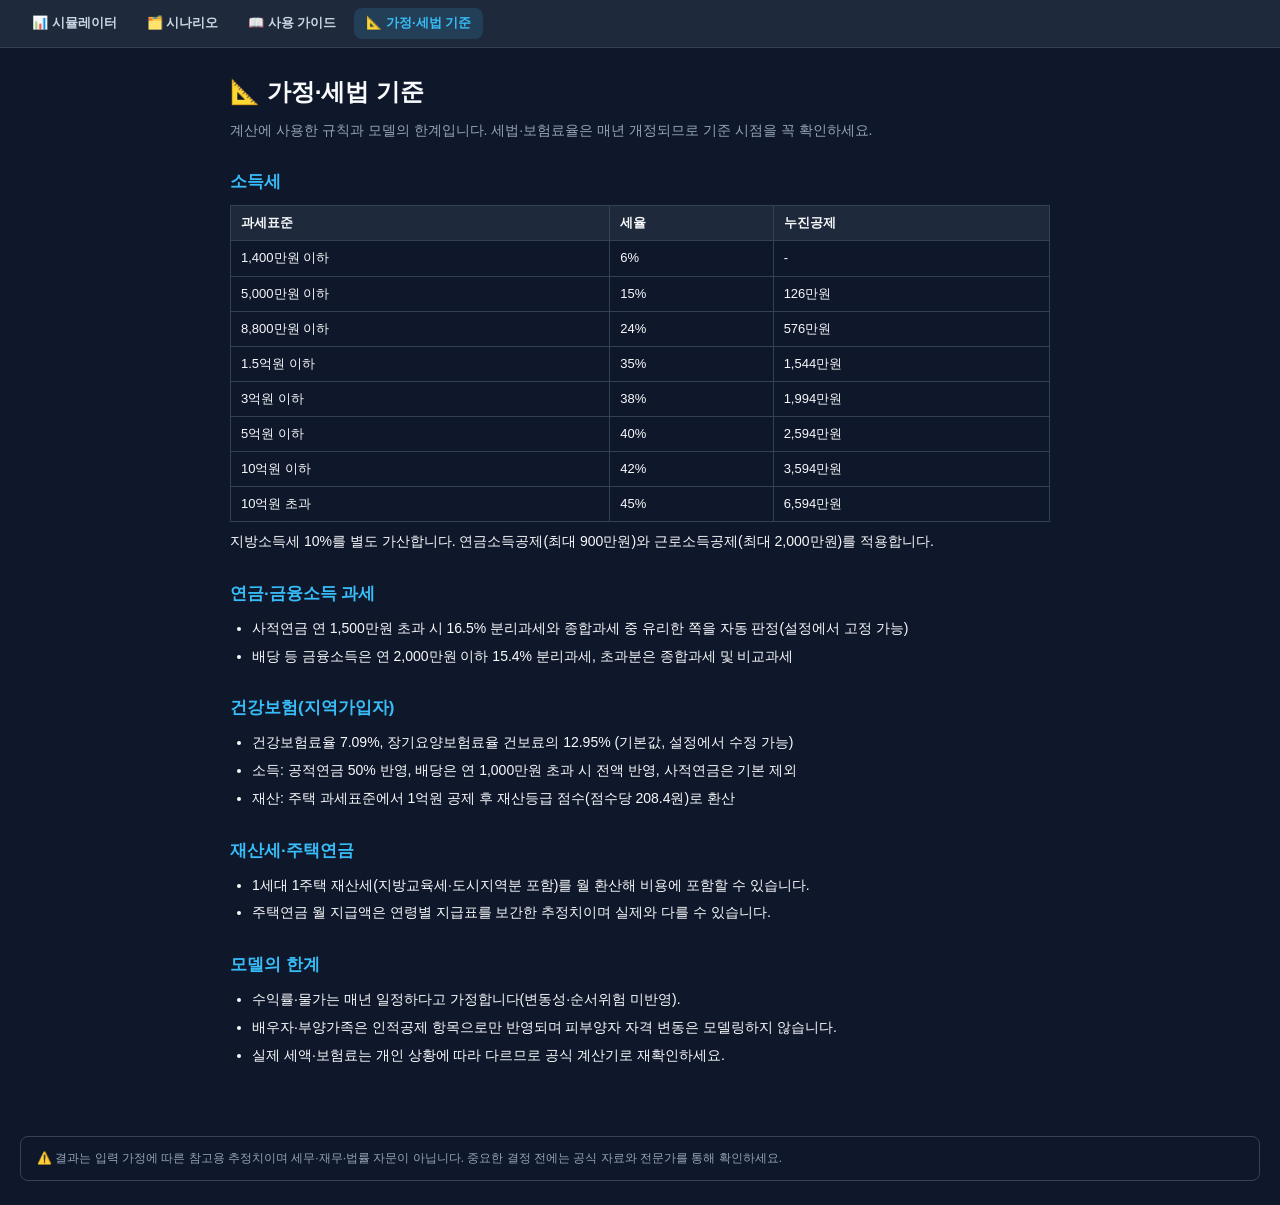
==== docs/assumptions.html @ f8ade1cf "Add menu pages with unique .html URLs, section anchors and preset deep links Co-Authored-By: Claude " ====
<!DOCTYPE html>
<html lang="ko">
<head>
  <meta charset="UTF-8" />
  <meta name="viewport" content="width=device-width, initial-scale=1.0" />
  <title>가정·세법 기준 | 노후 현금흐름(CIF) 시뮬레이터</title>
  <link rel="stylesheet" href="styles.css" />
</head>
<body>
  <nav id="siteNav"></nav>
  <main class="doc-page">
    <h1>📐 가정·세법 기준</h1>
    <p class="lead">계산에 사용한 규칙과 모델의 한계입니다. 세법·보험료율은 매년 개정되므로 기준 시점을 꼭 확인하세요.</p>
    <h2>소득세</h2>
    <table>
      <tr><th>과세표준</th><th>세율</th><th>누진공제</th></tr>
      <tr><td>1,400만원 이하</td><td>6%</td><td>-</td></tr>
      <tr><td>5,000만원 이하</td><td>15%</td><td>126만원</td></tr>
      <tr><td>8,800만원 이하</td><td>24%</td><td>576만원</td></tr>
      <tr><td>1.5억원 이하</td><td>35%</td><td>1,544만원</td></tr>
      <tr><td>3억원 이하</td><td>38%</td><td>1,994만원</td></tr>
      <tr><td>5억원 이하</td><td>40%</td><td>2,594만원</td></tr>
      <tr><td>10억원 이하</td><td>42%</td><td>3,594만원</td></tr>
      <tr><td>10억원 초과</td><td>45%</td><td>6,594만원</td></tr>
    </table>
    <p>지방소득세 10%를 별도 가산합니다. 연금소득공제(최대 900만원)와 근로소득공제(최대 2,000만원)를 적용합니다.</p>
    <h2>연금·금융소득 과세</h2>
    <ul>
      <li>사적연금 연 1,500만원 초과 시 16.5% 분리과세와 종합과세 중 유리한 쪽을 자동 판정(설정에서 고정 가능)</li>
      <li>배당 등 금융소득은 연 2,000만원 이하 15.4% 분리과세, 초과분은 종합과세 및 비교과세</li>
    </ul>
    <h2>건강보험(지역가입자)</h2>
    <ul>
      <li>건강보험료율 7.09%, 장기요양보험료율 건보료의 12.95% (기본값, 설정에서 수정 가능)</li>
      <li>소득: 공적연금 50% 반영, 배당은 연 1,000만원 초과 시 전액 반영, 사적연금은 기본 제외</li>
      <li>재산: 주택 과세표준에서 1억원 공제 후 재산등급 점수(점수당 208.4원)로 환산</li>
    </ul>
    <h2>재산세·주택연금</h2>
    <ul>
      <li>1세대 1주택 재산세(지방교육세·도시지역분 포함)를 월 환산해 비용에 포함할 수 있습니다.</li>
      <li>주택연금 월 지급액은 연령별 지급표를 보간한 추정치이며 실제와 다를 수 있습니다.</li>
    </ul>
    <h2>모델의 한계</h2>
    <ul>
      <li>수익률·물가는 매년 일정하다고 가정합니다(변동성·순서위험 미반영).</li>
      <li>배우자·부양가족은 인적공제 항목으로만 반영되며 피부양자 자격 변동은 모델링하지 않습니다.</li>
      <li>실제 세액·보험료는 개인 상황에 따라 다르므로 공식 계산기로 재확인하세요.</li>
    </ul>
  </main>
  <footer class="disclaimer">
    ⚠️ 결과는 입력 가정에 따른 참고용 추정치이며 세무·재무·법률 자문이 아닙니다. 중요한 결정 전에는 공식 자료와 전문가를 통해 확인하세요.
  </footer>
  <script src="nav.js"></script>
</body>
</html>
---- docs/styles.css ----
/* -*- coding: utf-8 -*- */
:root {
  --bg-main: #0f172a;
  --bg-panel: #1e293b;
  --bg-card: #263349;
  --bg-input: #0f172a;
  --border-color: #334155;
  --border-focus: #38bdf8;
  --text-primary: #f8fafc;
  --text-secondary: #cbd5e1;
  --text-muted: #94a3b8;
  --accent-blue: #38bdf8;
  --accent-emerald: #10b981;
  --accent-amber: #f59e0b;
  --accent-rose: #f43f5e;
  --accent-purple: #a855f7;

  /* 자산별 고유 컬러 팔레트 */
  --c-salary: #14b8a6;   /* 근로소득(급여) - 틸/민트 */
  --c-np: #3b82f6;       /* 국민연금 - 로열 블루 */
  --c-dc: #06b6d4;       /* 퇴직연금 DC - 시안 */
  --c-irp: #10b981;      /* IRP - 에메랄드 */
  --c-ps: #8b5cf6;       /* 연금저축 - 바이올렛 */
  --c-priv: #6366f1;     /* 개인연금 - 인디고 */
  --c-stock: #f59e0b;    /* 주식투자액 - 앰버 골드 */
  --c-housing: #ec4899;  /* 주택연금 - 핑크 */
  --c-net: #ffffff;      /* 세후 실수령액 선 - 화이트 */
  --c-cost: #ef4444;     /* 세금+건보료 - 레드 */
}

* {
  box-sizing: border-box;
  margin: 0;
  padding: 0;
}

body {
  font-family: "Pretendard", "Malgun Gothic", -apple-system, BlinkMacSystemFont, "Segoe UI", Roboto, sans-serif;
  background-color: var(--bg-main);
  color: var(--text-primary);
  line-height: 1.45;
  font-size: 14px;
  overflow-x: hidden;
}

/* 상단 헤더 바 */
.top-header {
  display: flex;
  flex-wrap: wrap;
  align-items: center;
  justify-content: space-between;
  gap: 12px;
  padding: 12px 20px;
  background: linear-gradient(90deg, #0f172a 0%, #1e293b 100%);
  border-bottom: 1px solid var(--border-color);
  position: sticky;
  top: 0;
  z-index: 100;
}

.brand-area {
  display: flex;
  align-items: center;
  gap: 12px;
}

.brand-badge {
  background: linear-gradient(135deg, #3b82f6, #06b6d4);
  color: #fff;
  font-weight: 800;
  font-size: 13px;
  padding: 6px 10px;
  border-radius: 8px;
  letter-spacing: 0.5px;
}

.brand-title h1 {
  font-size: 18px;
  font-weight: 700;
  color: var(--text-primary);
}

.brand-title p {
  font-size: 12px;
  color: var(--text-muted);
}

.header-actions {
  display: flex;
  flex-wrap: wrap;
  align-items: center;
  gap: 8px;
}

.save-status {
  font-size: 12px;
  color: var(--accent-emerald);
  background: rgba(16, 185, 129, 0.12);
  border: 1px solid rgba(16, 185, 129, 0.3);
  padding: 5px 10px;
  border-radius: 6px;
  display: flex;
  align-items: center;
  gap: 6px;
}

.btn {
  cursor: pointer;
  border: 1px solid var(--border-color);
  background: var(--bg-card);
  color: var(--text-primary);
  padding: 7px 12px;
  border-radius: 6px;
  font-size: 12.5px;
  font-weight: 600;
  transition: all 0.15s ease;
  display: inline-flex;
  align-items: center;
  gap: 6px;
}

.btn:hover {
  border-color: var(--accent-blue);
  background: #334155;
}

.btn-primary {
  background: linear-gradient(135deg, #2563eb, #0284c7);
  border-color: #38bdf8;
  color: #fff;
}

.btn-primary:hover {
  background: linear-gradient(135deg, #1d4ed8, #0369a1);
}

.btn-danger {
  background: rgba(244, 63, 94, 0.15);
  border-color: rgba(244, 63, 94, 0.4);
  color: #fda4af;
}

.btn-danger:hover {
  background: rgba(244, 63, 94, 0.3);
}

/* 메인 레이아웃 (좌측 컨트롤 패널 + 우측 차트/분석 영역) */
.main-layout {
  display: grid;
  grid-template-columns: 430px 1fr;
  gap: 16px;
  padding: 16px 20px;
  max-width: 1920px;
  margin: 0 auto;
}

@media (max-width: 1200px) {
  .main-layout {
    grid-template-columns: 1fr;
  }
}

/* 좌측 컨트롤 사이드바 */
.sidebar-panel {
  display: flex;
  flex-direction: column;
  gap: 12px;
  max-height: calc(100vh - 86px);
  overflow-y: auto;
  padding-right: 4px;
  padding-bottom: 28px;
}

.sidebar-panel > * {
  flex-shrink: 0;
}

.sidebar-panel::-webkit-scrollbar {
  width: 6px;
}
.sidebar-panel::-webkit-scrollbar-thumb {
  background: #475569;
  border-radius: 4px;
}

.panel-box {
  background: var(--bg-panel);
  border: 1px solid var(--border-color);
  border-radius: 10px;
  padding: 14px;
  flex-shrink: 0;
}

.panel-box-header {
  display: flex;
  align-items: center;
  justify-content: space-between;
  margin-bottom: 10px;
  padding-bottom: 8px;
  border-bottom: 1px solid var(--border-color);
}

.panel-box-title {
  font-size: 14px;
  font-weight: 700;
  display: flex;
  align-items: center;
  gap: 8px;
}

/* 프리셋(상태 조합) 관리 바 */
.preset-list {
  display: flex;
  flex-direction: column;
  gap: 6px;
  max-height: 175px;
  overflow-y: auto;
  margin-top: 8px;
}

.preset-item {
  display: flex;
  align-items: center;
  justify-content: space-between;
  gap: 8px;
  background: var(--bg-card);
  border: 1px solid var(--border-color);
  border-radius: 7px;
  padding: 8px 10px;
  transition: border-color 0.15s;
}

.preset-item:hover {
  border-color: var(--accent-blue);
}

.preset-info {
  flex: 1;
  min-width: 0;
  cursor: pointer;
}

.preset-name {
  font-weight: 700;
  font-size: 13px;
  color: var(--text-primary);
  white-space: nowrap;
  overflow: hidden;
  text-overflow: ellipsis;
}

.preset-desc {
  font-size: 11px;
  color: var(--text-muted);
  white-space: nowrap;
  overflow: hidden;
  text-overflow: ellipsis;
}

.preset-Save-row {
  display: flex;
  gap: 6px;
  margin-top: 6px;
}

.input-text {
  background: var(--bg-input);
  border: 1px solid var(--border-color);
  color: var(--text-primary);
  border-radius: 6px;
  padding: 6px 10px;
  font-size: 12.5px;
  width: 100%;
}

.input-text:focus {
  outline: none;
  border-color: var(--border-focus);
}

/* 자산 탭 / 아코디언 카드 */
.asset-card {
  background: var(--bg-panel);
  border: 1px solid var(--border-color);
  border-radius: 10px;
  overflow: hidden;
  transition: border-color 0.15s;
  /* [버그수정] flex 컨테이너 안에서 overflow:hidden 카드가 높이 0까지 찌그러지는 현상 방지 */
  flex-shrink: 0;
}

#assetCardsContainer {
  flex-shrink: 0;
}

/* 목표 CIF 패널 */
.priority-item {
  display: grid;
  grid-template-columns: 22px 1fr auto auto;
  align-items: center;
  gap: 6px;
  background: var(--bg-card);
  border: 1px solid var(--border-color);
  border-radius: 6px;
  padding: 5px 8px;
  font-size: 12px;
}

.priority-item.is-manual {
  opacity: 0.55;
}

.priority-rank {
  font-weight: 800;
  color: var(--accent-amber);
  text-align: center;
}

.mini-btn {
  cursor: pointer;
  border: 1px solid var(--border-color);
  background: var(--bg-input);
  color: var(--text-secondary);
  border-radius: 4px;
  padding: 1px 6px;
  font-size: 11px;
}

.mini-btn:hover {
  border-color: var(--accent-blue);
  color: var(--text-primary);
}

.auto-note {
  font-size: 11.5px;
  color: #fde68a;
  background: rgba(245, 158, 11, 0.1);
  border: 1px dashed rgba(245, 158, 11, 0.45);
  border-radius: 6px;
  padding: 6px 8px;
}

.opt-result {
  margin-top: 8px;
  display: flex;
  flex-direction: column;
  gap: 5px;
}

.opt-row {
  background: var(--bg-card);
  border: 1px solid var(--border-color);
  border-radius: 6px;
  padding: 6px 8px;
  font-size: 11.5px;
  display: grid;
  grid-template-columns: 1fr auto;
  gap: 6px;
  align-items: center;
}

.opt-row.best {
  border-color: var(--accent-amber);
}

.asset-card.disabled-asset {
  opacity: 0.55;
}

.asset-card-header {
  display: flex;
  align-items: center;
  justify-content: space-between;
  padding: 11px 14px;
  background: var(--bg-card);
  cursor: pointer;
  user-select: none;
}

.asset-title-wrap {
  display: flex;
  align-items: center;
  gap: 9px;
  font-weight: 700;
  font-size: 13.5px;
}

.color-dot {
  width: 11px;
  height: 11px;
  border-radius: 50%;
  display: inline-block;
  flex-shrink: 0;
}

.asset-header-right {
  display: flex;
  align-items: center;
  gap: 10px;
}

.asset-summary-badge {
  font-size: 11.5px;
  color: var(--text-secondary);
  background: rgba(15, 23, 42, 0.6);
  padding: 2px 8px;
  border-radius: 99px;
}

.asset-card-body {
  padding: 12px 14px;
  display: flex;
  flex-direction: column;
  gap: 10px;
  border-top: 1px solid var(--border-color);
}

.asset-card-body.collapsed {
  display: none;
}

/* 컨트롤 행 (슬라이더 + 숫자 입력) */
.control-row {
  display: flex;
  flex-direction: column;
  gap: 4px;
}

.control-label-line {
  display: flex;
  justify-content: space-between;
  align-items: center;
  font-size: 12px;
  color: var(--text-secondary);
}

.control-hint {
  font-size: 11px;
  color: var(--accent-blue);
  font-weight: 600;
}

.control-inputs {
  display: grid;
  grid-template-columns: 1fr 92px;
  align-items: center;
  gap: 10px;
}

input[type="range"] {
  width: 100%;
  accent-color: var(--accent-blue);
  cursor: pointer;
  height: 5px;
}

.num-input-wrap {
  position: relative;
  display: flex;
  align-items: center;
}

.num-input {
  width: 100%;
  background: var(--bg-input);
  border: 1px solid var(--border-color);
  color: var(--text-primary);
  border-radius: 6px;
  padding: 5px 24px 5px 8px;
  font-size: 12.5px;
  font-weight: 600;
  text-align: right;
}

.num-input:focus {
  outline: none;
  border-color: var(--border-focus);
}

.unit-suffix {
  position: absolute;
  right: 6px;
  font-size: 10.5px;
  color: var(--text-muted);
  pointer-events: none;
}

.select-input {
  width: 100%;
  background: var(--bg-input);
  border: 1px solid var(--border-color);
  color: var(--text-primary);
  border-radius: 6px;
  padding: 6px 8px;
  font-size: 12.5px;
}

.checkbox-row {
  display: flex;
  align-items: center;
  justify-content: space-between;
  gap: 8px;
  font-size: 12px;
  color: var(--text-secondary);
  padding: 4px 0;
}

.checkbox-row input[type="checkbox"] {
  width: 16px;
  height: 16px;
  accent-color: var(--accent-blue);
  cursor: pointer;
}

/* 우측 대시보드 영역 */
.dashboard-area {
  display: flex;
  flex-direction: column;
  gap: 14px;
  min-width: 0;
  max-height: calc(100vh - 86px);
  overflow-y: auto;
  padding-right: 4px;
  padding-bottom: 28px;
}

.dashboard-area::-webkit-scrollbar {
  width: 6px;
}
.dashboard-area::-webkit-scrollbar-thumb {
  background: #475569;
  border-radius: 4px;
}

/* 상단 핵심 지표 KPI 카드 그리드 */
.kpi-grid {
  display: grid;
  grid-template-columns: repeat(6, 1fr);
  gap: 10px;
}

@media (max-width: 1450px) {
  .kpi-grid {
    grid-template-columns: repeat(3, 1fr);
  }
}

@media (max-width: 800px) {
  .kpi-grid {
    grid-template-columns: repeat(2, 1fr);
  }
}

.kpi-card {
  background: var(--bg-panel);
  border: 1px solid var(--border-color);
  border-radius: 10px;
  padding: 12px 14px;
  display: flex;
  flex-direction: column;
  gap: 4px;
}

.kpi-label {
  font-size: 11.5px;
  color: var(--text-muted);
  font-weight: 600;
}

.kpi-value {
  font-size: 20px;
  font-weight: 800;
  color: var(--text-primary);
}

.kpi-sub {
  font-size: 11.5px;
  color: var(--text-secondary);
}

/* 차트 컨테이너 */
.chart-card {
  background: var(--bg-panel);
  border: 1px solid var(--border-color);
  border-radius: 10px;
  padding: 14px 16px;
  position: relative;
}

.chart-header {
  display: flex;
  flex-wrap: wrap;
  align-items: center;
  justify-content: space-between;
  gap: 10px;
  margin-bottom: 10px;
}

.chart-title-group h2 {
  font-size: 15px;
  font-weight: 700;
  color: var(--text-primary);
}

.chart-title-group p {
  font-size: 12px;
  color: var(--text-muted);
}

.chart-controls {
  display: flex;
  align-items: center;
  gap: 8px;
  flex-wrap: wrap;
}

.segmented-control {
  display: inline-flex;
  background: var(--bg-input);
  border: 1px solid var(--border-color);
  border-radius: 6px;
  padding: 2px;
}

.seg-btn {
  border: none;
  background: transparent;
  color: var(--text-muted);
  padding: 4px 10px;
  font-size: 12px;
  font-weight: 600;
  border-radius: 4px;
  cursor: pointer;
}

.seg-btn.active {
  background: var(--bg-card);
  color: var(--accent-blue);
}

.legend-bar {
  display: flex;
  flex-wrap: wrap;
  gap: 12px;
  margin-bottom: 8px;
  padding: 6px 10px;
  background: rgba(15, 23, 42, 0.45);
  border-radius: 6px;
  font-size: 12px;
}

.legend-item {
  display: flex;
  align-items: center;
  gap: 6px;
  color: var(--text-secondary);
}

.canvas-wrapper {
  position: relative;
  width: 100%;
  height: 360px;
}

.canvas-wrapper.secondary-canvas {
  height: 250px;
}

canvas.sim-canvas {
  width: 100%;
  height: 100%;
  display: block;
  cursor: crosshair;
}

/* 차트 툴팁 */
.chart-tooltip {
  position: fixed;
  pointer-events: none;
  background: rgba(15, 23, 42, 0.97);
  border: 1px solid #475569;
  box-shadow: 0 12px 30px rgba(0, 0, 0, 0.65);
  border-radius: 8px;
  padding: 12px 14px;
  font-size: 12px;
  color: var(--text-primary);
  z-index: 9999;
  min-width: 460px;
  max-width: 540px;
  display: none;
}

.tt-grid-2col {
  display: grid;
  grid-template-columns: 1fr 1fr;
  gap: 14px;
  margin-top: 4px;
}

.tt-col-title {
  font-weight: 700;
  font-size: 11.5px;
  color: #94a3b8;
  margin-bottom: 5px;
  padding-bottom: 3px;
  border-bottom: 1px dashed #334155;
  display: flex;
  align-items: center;
  gap: 4px;
}

.tt-summary-box {
  margin-top: 8px;
  padding-top: 8px;
  border-top: 1px solid #334155;
  background: rgba(30, 41, 59, 0.45);
  border-radius: 6px;
  padding: 8px 10px;
}

.tt-title {
  font-weight: 800;
  font-size: 13px;
  margin-bottom: 6px;
  padding-bottom: 5px;
  border-bottom: 1px solid #334155;
  color: var(--accent-blue);
}

.tt-row {
  display: flex;
  justify-content: space-between;
  align-items: center;
  gap: 12px;
  margin: 2px 0;
}

.tt-divider {
  border-top: 1px dashed #334155;
  margin: 5px 0;
}

/* 연도별 상세 데이터 테이블 */
.table-wrapper {
  max-height: 340px;
  overflow: auto;
  border: 1px solid var(--border-color);
  border-radius: 8px;
}

table.sim-table {
  width: 100%;
  border-collapse: collapse;
  font-size: 12px;
  text-align: right;
}

table.sim-table th,
table.sim-table td {
  padding: 7px 10px;
  border-bottom: 1px solid #1e293b;
  white-space: nowrap;
}

/* 국민연금 ~ 세후실수령 항목 동일 폭 및 여러줄 표시 지정 */
table.sim-table th.col-cif,
table.sim-table td.cif-cell,
table.sim-table td.col-cif-val {
  width: 82px;
  min-width: 82px;
  max-width: 82px;
  text-align: right;
  box-sizing: border-box;
}

table.sim-table th.col-cif {
  white-space: normal;
  line-height: 1.25;
  vertical-align: middle;
  text-align: center;
}

table.sim-table th {
  position: sticky;
  top: 0;
  background: #0f172a;
  color: var(--text-secondary);
  font-weight: 700;
  z-index: 2;
  border-bottom: 1px solid var(--border-color);
}

table.sim-table td:first-child,
table.sim-table th:first-child {
  text-align: left;
  position: sticky;
  left: 0;
  background: #162033;
  font-weight: 700;
}

table.sim-table tr:hover td {
  background: rgba(56, 189, 248, 0.08);
}

.tax-badge {
  display: inline-block;
  padding: 2px 6px;
  border-radius: 4px;
  font-size: 11px;
  background: rgba(56, 189, 248, 0.15);
  color: #7dd3fc;
}


/* 면책 고지 */
.disclaimer {
  margin: 16px 20px 24px;
  padding: 12px 16px;
  font-size: 12px;
  line-height: 1.6;
  color: #94a3b8;
  border: 1px solid rgba(148, 163, 184, 0.3);
  border-radius: 8px;
}

.assumptions summary { cursor: pointer; color: #cbd5e1; }
.assumptions ul { margin: 8px 0 0; padding-left: 20px; }
.assumptions li { margin: 3px 0; }

/* 공통 메뉴 및 정보 페이지 */
.site-nav { display: flex; flex-wrap: wrap; gap: 6px; padding: 8px 20px; background: var(--bg-panel); border-bottom: 1px solid var(--border-color); position: sticky; top: 0; z-index: 50; }
.site-nav a { color: var(--text-secondary); text-decoration: none; padding: 6px 12px; border-radius: 8px; font-size: 13px; font-weight: 600; }
.site-nav a:hover { background: var(--bg-card); color: var(--text-primary); }
.site-nav a.active { background: rgba(56, 189, 248, 0.15); color: var(--accent-blue); }
.doc-page { max-width: 860px; margin: 0 auto; padding: 24px 20px 48px; line-height: 1.7; }
.doc-page h1 { font-size: 24px; margin-bottom: 6px; }
.doc-page .lead { color: var(--text-muted); margin-bottom: 20px; }
.doc-page h2 { font-size: 17px; margin: 26px 0 8px; color: var(--accent-blue); }
.doc-page ul, .doc-page ol { padding-left: 22px; }
.doc-page li { margin: 4px 0; }
.doc-page a { color: var(--accent-blue); }
.doc-page table { width: 100%; border-collapse: collapse; margin: 8px 0; font-size: 13px; }
.doc-page th, .doc-page td { border: 1px solid var(--border-color); padding: 6px 10px; text-align: left; }
.doc-page th { background: var(--bg-panel); }
.scn-card { background: var(--bg-panel); border: 1px solid var(--border-color); border-radius: 12px; padding: 16px; margin: 12px 0; }
.scn-card h3 { font-size: 16px; margin-bottom: 4px; }
.scn-card p { color: var(--text-secondary); margin-bottom: 10px; }
.scn-card .btn { display: inline-block; text-decoration: none; }
html { scroll-behavior: smooth; }
.disclaimer a { color: var(--accent-blue); }
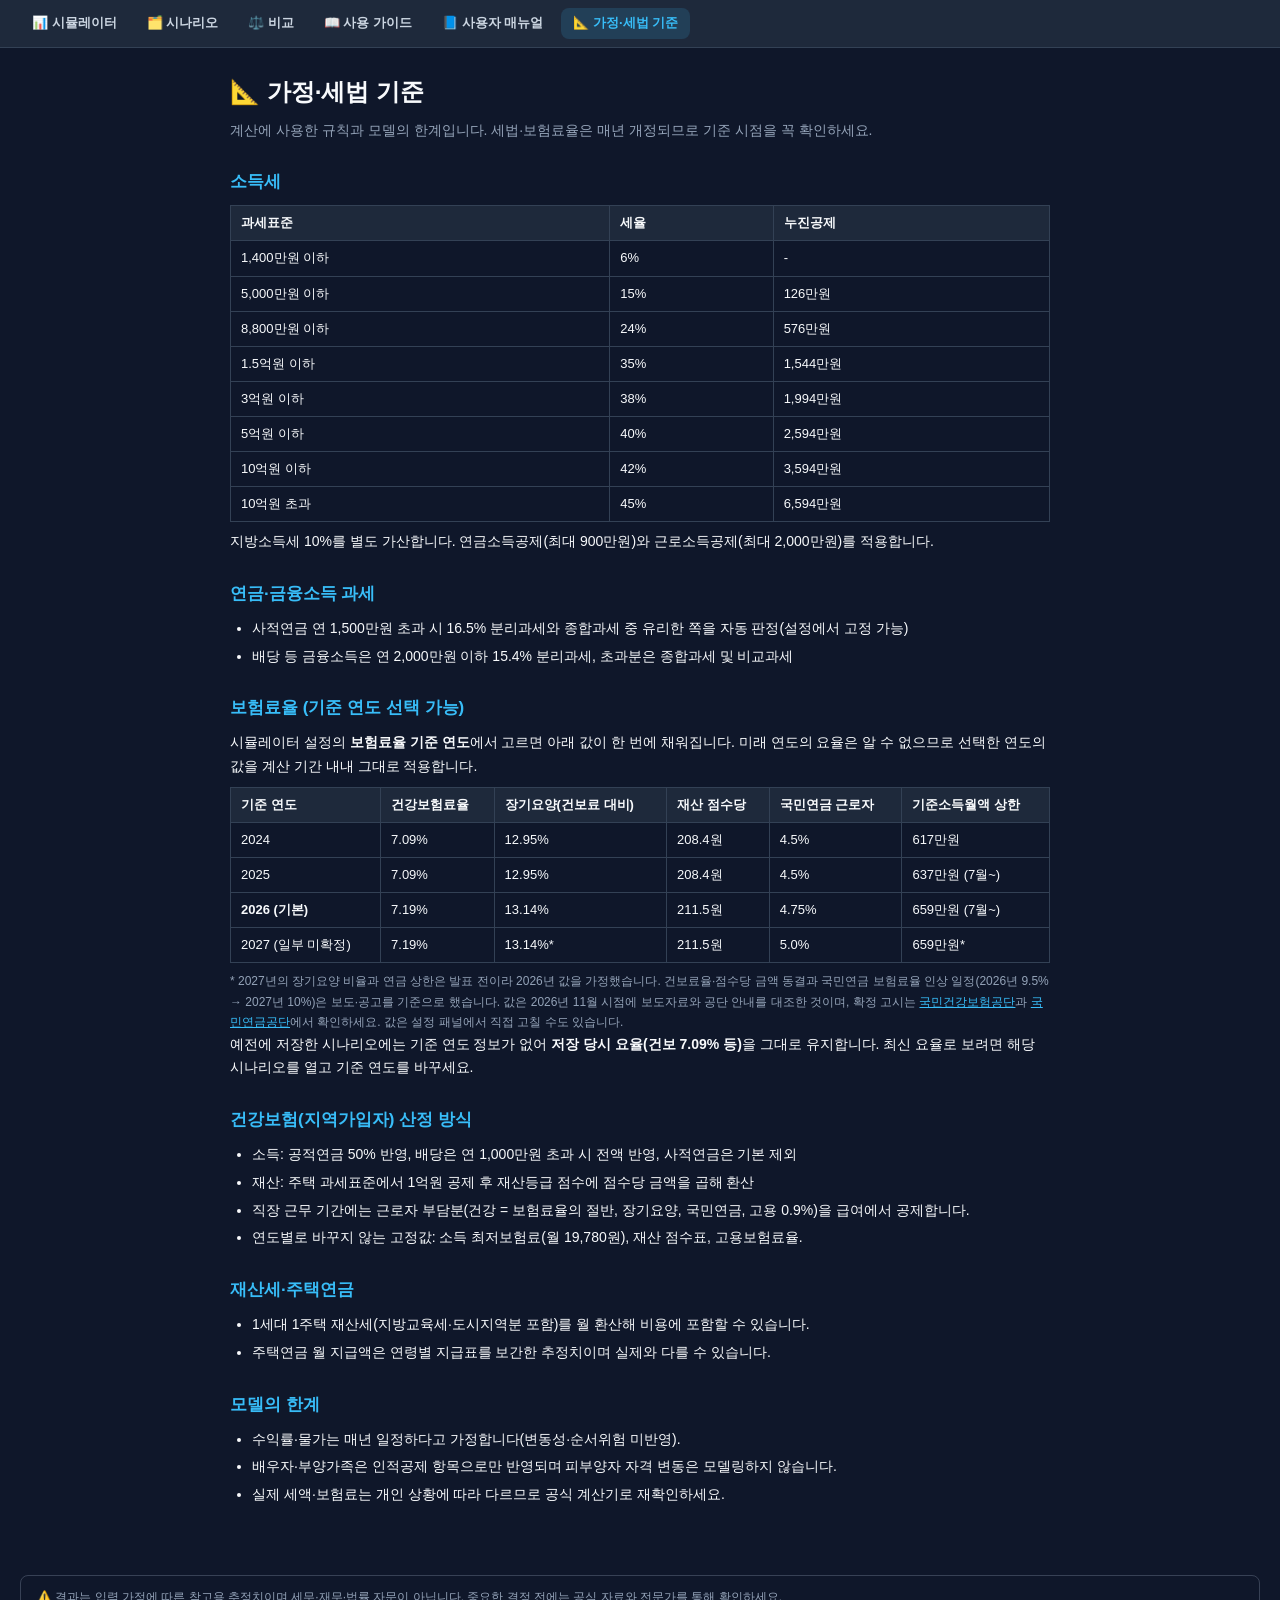
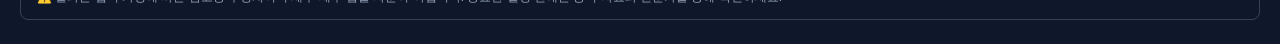
==== commit 41f79c1e: "Year-based insurance rates (taxrates.js), rate-year selector, legacy state migration Co-Authored-By:" ====
--- a/docs/assumptions.html
+++ b/docs/assumptions.html
@@ -29,11 +29,24 @@
       <li>사적연금 연 1,500만원 초과 시 16.5% 분리과세와 종합과세 중 유리한 쪽을 자동 판정(설정에서 고정 가능)</li>
       <li>배당 등 금융소득은 연 2,000만원 이하 15.4% 분리과세, 초과분은 종합과세 및 비교과세</li>
     </ul>
-    <h2>건강보험(지역가입자)</h2>
+    <h2>보험료율 (기준 연도 선택 가능)</h2>
+    <p>시뮬레이터 설정의 <strong>보험료율 기준 연도</strong>에서 고르면 아래 값이 한 번에 채워집니다. 미래 연도의 요율은 알 수 없으므로 선택한 연도의 값을 계산 기간 내내 그대로 적용합니다.</p>
+    <table>
+      <tr><th>기준 연도</th><th>건강보험료율</th><th>장기요양(건보료 대비)</th><th>재산 점수당</th><th>국민연금 근로자</th><th>기준소득월액 상한</th></tr>
+      <tr><td>2024</td><td>7.09%</td><td>12.95%</td><td>208.4원</td><td>4.5%</td><td>617만원</td></tr>
+      <tr><td>2025</td><td>7.09%</td><td>12.95%</td><td>208.4원</td><td>4.5%</td><td>637만원 (7월~)</td></tr>
+      <tr><td><strong>2026 (기본)</strong></td><td>7.19%</td><td>13.14%</td><td>211.5원</td><td>4.75%</td><td>659만원 (7월~)</td></tr>
+      <tr><td>2027 (일부 미확정)</td><td>7.19%</td><td>13.14%*</td><td>211.5원</td><td>5.0%</td><td>659만원*</td></tr>
+    </table>
+    <p class="hint">* 2027년의 장기요양 비율과 연금 상한은 발표 전이라 2026년 값을 가정했습니다. 건보료율·점수당 금액 동결과 국민연금 보험료율 인상 일정(2026년 9.5% → 2027년 10%)은 보도·공고를 기준으로 했습니다.
+      값은 2026년 11월 시점에 보도자료와 공단 안내를 대조한 것이며, 확정 고시는 <a href="https://www.nhis.or.kr" rel="noopener">국민건강보험공단</a>과 <a href="https://www.nps.or.kr" rel="noopener">국민연금공단</a>에서 확인하세요. 값은 설정 패널에서 직접 고칠 수도 있습니다.</p>
+    <p>예전에 저장한 시나리오에는 기준 연도 정보가 없어 <strong>저장 당시 요율(건보 7.09% 등)</strong>을 그대로 유지합니다. 최신 요율로 보려면 해당 시나리오를 열고 기준 연도를 바꾸세요.</p>
+    <h2>건강보험(지역가입자) 산정 방식</h2>
     <ul>
-      <li>건강보험료율 7.09%, 장기요양보험료율 건보료의 12.95% (기본값, 설정에서 수정 가능)</li>
       <li>소득: 공적연금 50% 반영, 배당은 연 1,000만원 초과 시 전액 반영, 사적연금은 기본 제외</li>
-      <li>재산: 주택 과세표준에서 1억원 공제 후 재산등급 점수(점수당 208.4원)로 환산</li>
+      <li>재산: 주택 과세표준에서 1억원 공제 후 재산등급 점수에 점수당 금액을 곱해 환산</li>
+      <li>직장 근무 기간에는 근로자 부담분(건강 = 보험료율의 절반, 장기요양, 국민연금, 고용 0.9%)을 급여에서 공제합니다.</li>
+      <li>연도별로 바꾸지 않는 고정값: 소득 최저보험료(월 19,780원), 재산 점수표, 고용보험료율.</li>
     </ul>
     <h2>재산세·주택연금</h2>
     <ul>
--- a/docs/styles.css
+++ b/docs/styles.css
@@ -849,3 +849,77 @@
 .scn-card .btn { display: inline-block; text-decoration: none; }
 html { scroll-behavior: smooth; }
 .disclaimer a { color: var(--accent-blue); }
+
+/* 위험 신호 / 가정 흔들어 보기 */
+.warnings-box { display: flex; flex-direction: column; gap: 6px; }
+.wn { padding: 9px 14px; border-radius: 8px; font-size: 13px; line-height: 1.5; border-left: 4px solid; background: var(--bg-panel); }
+.wn-danger { border-color: var(--accent-rose); background: rgba(244,63,94,.10); }
+.wn-warn { border-color: var(--accent-amber); background: rgba(245,158,11,.10); }
+.wn-info { border-color: var(--accent-blue); background: rgba(56,189,248,.08); }
+.wn-ok { border-color: var(--accent-emerald); background: rgba(16,185,129,.08); }
+.stress-summary { cursor: pointer; font-size: 15px; }
+.stress-body h3 { font-size: 14px; margin: 14px 0 6px; color: var(--accent-blue); }
+.stress-body .pos { color: var(--accent-emerald); }
+.stress-body .neg { color: var(--accent-rose); }
+.hint { color: var(--text-muted); font-size: 12px; font-weight: 400; }
+
+/* ===== 모바일/태블릿 최적화 (결과 우선, 입력 패널은 그 아래) ===== */
+.mobile-tabbar { display: none; }
+@media (max-width: 1200px) {
+  .top-header { position: static; }
+  .site-nav { overflow-x: auto; flex-wrap: nowrap; scrollbar-width: none; }
+  .site-nav::-webkit-scrollbar { display: none; }
+  .site-nav a { white-space: nowrap; }
+  .main-layout { padding: 12px; }
+  /* 결과(그래프·요약)를 입력 패널보다 먼저 */
+  .dashboard-area { order: -1; }
+  /* 안쪽 스크롤 제거: 페이지 스크롤 하나로 */
+  .sidebar-panel { max-height: none; overflow: visible; padding-right: 0; }
+  #result-area, #input-area, #cif-chart, #detail-table { scroll-margin-top: 56px; }
+  body { padding-bottom: 64px; }
+  .mobile-tabbar {
+    display: flex; position: fixed; left: 0; right: 0; bottom: 0; z-index: 60;
+    background: var(--bg-panel); border-top: 1px solid var(--border-color);
+    padding-bottom: env(safe-area-inset-bottom);
+  }
+  .mobile-tabbar a {
+    flex: 1; text-align: center; padding: 12px 4px; font-size: 13px; font-weight: 700;
+    color: var(--text-secondary); text-decoration: none;
+  }
+  .mobile-tabbar a:active { background: var(--bg-card); color: var(--accent-blue); }
+}
+@media (max-width: 640px) {
+  .top-header { padding: 10px 12px; gap: 8px; }
+  .brand-title h1 { font-size: 17px; }
+  .brand-title p { display: none; }
+  .header-actions .btn { padding: 6px 9px; font-size: 12px; }
+  .kpi-value { font-size: 20px; }
+  .kpi-card { padding: 10px; }
+  .chart-header { flex-direction: column; align-items: stretch; gap: 8px; }
+  .chart-controls { flex-wrap: wrap; }
+  .legend-bar { font-size: 11px; gap: 6px 10px; }
+  .disclaimer { margin: 12px; }
+}
+@media (max-width: 1200px) {
+  .main-layout > * { min-width: 0; }
+  .preset-Save-row { flex-wrap: wrap; }
+  .preset-Save-row .input-text { min-width: 0; flex: 1 1 160px; }
+}
+@media (max-width: 640px) {
+  .brand-area { gap: 8px; }
+  .brand-badge { font-size: 10px; padding: 6px 8px; }
+  .save-status { font-size: 11px; padding: 4px 8px; }
+  .header-actions { gap: 6px; }
+  .header-actions .btn { padding: 5px 8px; font-size: 11px; white-space: nowrap; }
+  .kpi-value { font-size: 16px; overflow-wrap: anywhere; }
+  .kpi-label { font-size: 11.5px; }
+}
+
+/* 입력 도움말 · 범위 경고 */
+.help-btn { width: 18px; height: 18px; margin-left: 6px; padding: 0; border-radius: 50%; border: 1px solid var(--border-color); background: var(--bg-card); color: var(--accent-blue); font-size: 11px; font-weight: 800; cursor: pointer; line-height: 1; flex: 0 0 auto; }
+.help-btn:hover, .help-btn[aria-expanded="true"] { background: rgba(56,189,248,.2); }
+.help-pop { margin-top: 6px; padding: 8px 10px; border-radius: 8px; background: rgba(56,189,248,.08); border-left: 3px solid var(--accent-blue); color: var(--text-secondary); font-size: 12px; line-height: 1.55; }
+.help-pop[hidden], .range-msg[hidden] { display: none; }
+.range-msg { margin-top: 4px; font-size: 11.5px; color: var(--accent-amber); }
+.num-input.invalid { border-color: var(--accent-amber) !important; }
+.control-label-line .help-btn { margin-right: auto; }
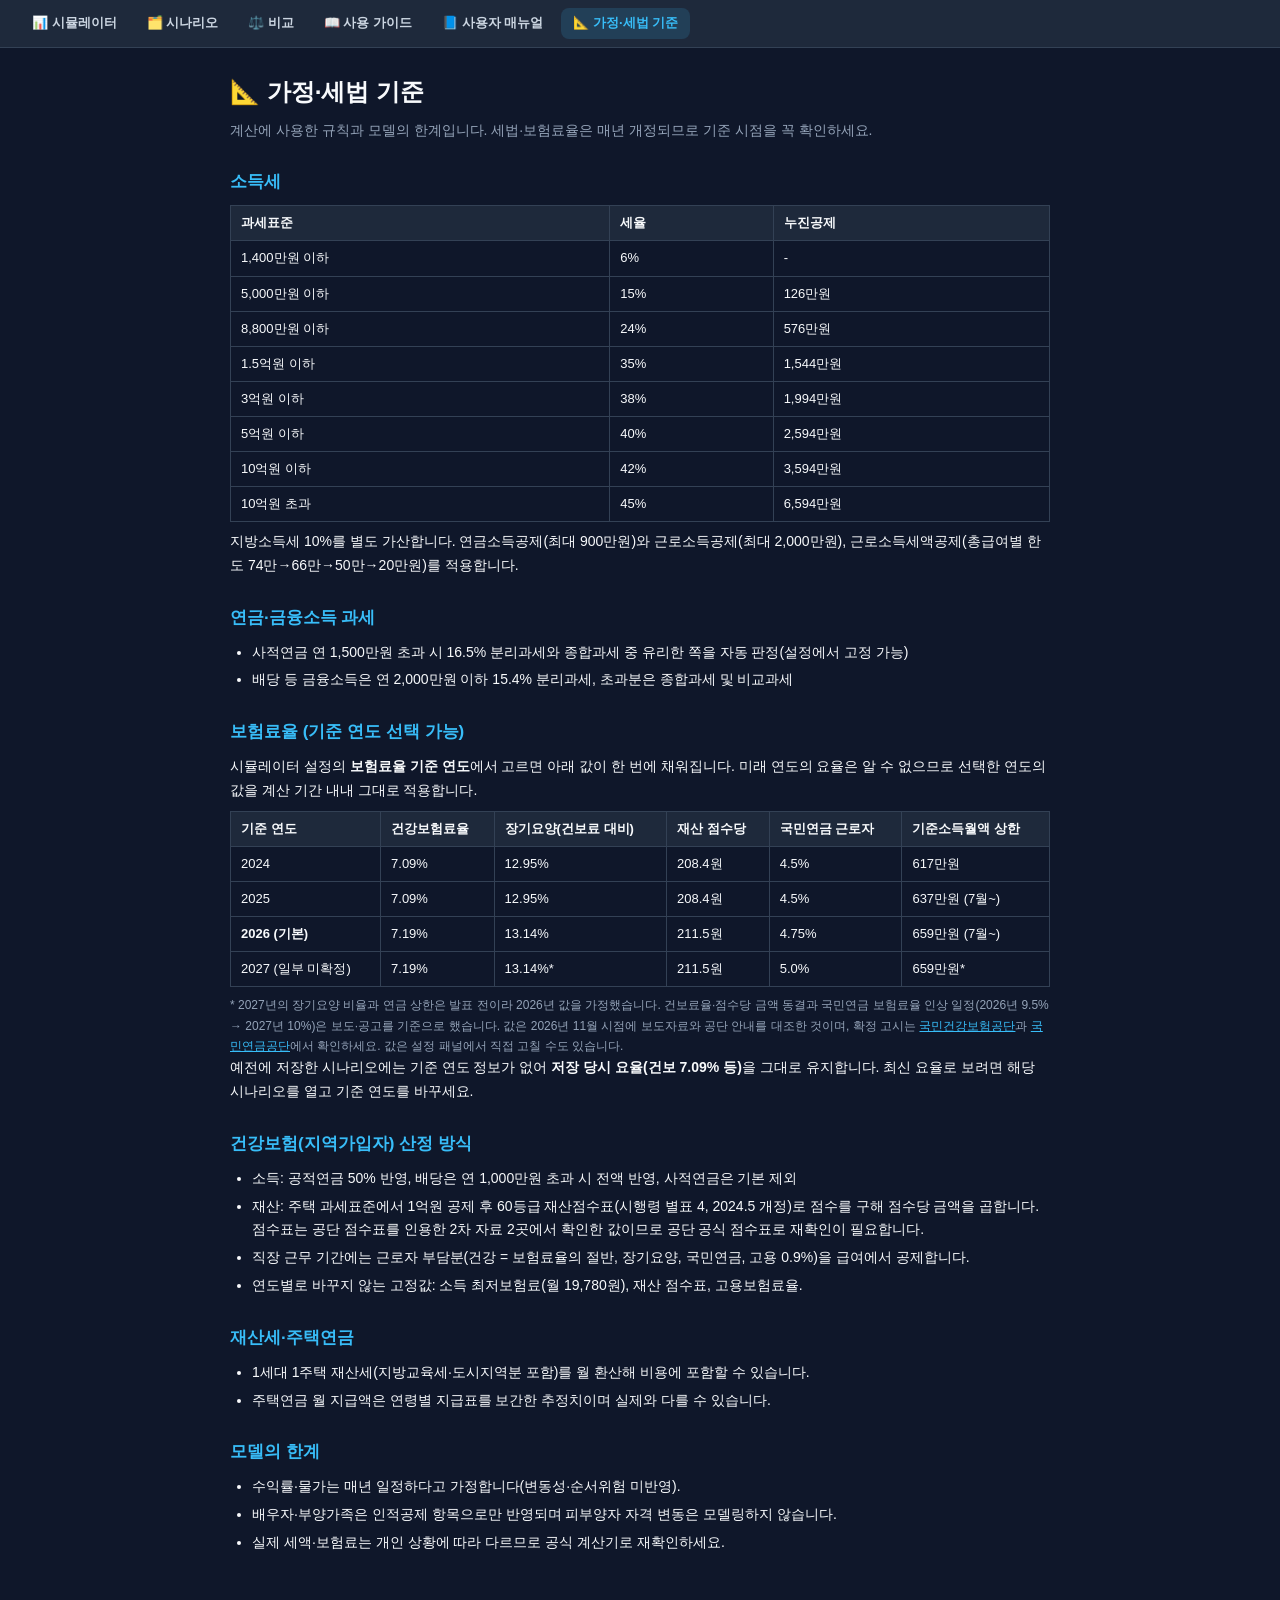
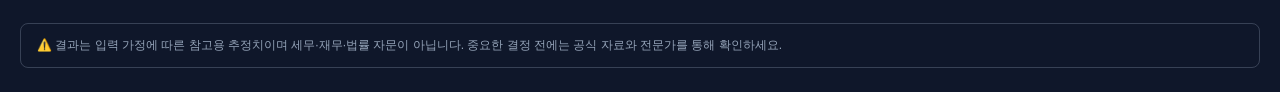
==== commit 8bc596cb: "Verify tax/NHIS calculations: fix NHIS property score table and earned-income tax credit cap Co-Auth" ====
--- a/docs/assumptions.html
+++ b/docs/assumptions.html
@@ -23,7 +23,7 @@
       <tr><td>10억원 이하</td><td>42%</td><td>3,594만원</td></tr>
       <tr><td>10억원 초과</td><td>45%</td><td>6,594만원</td></tr>
     </table>
-    <p>지방소득세 10%를 별도 가산합니다. 연금소득공제(최대 900만원)와 근로소득공제(최대 2,000만원)를 적용합니다.</p>
+    <p>지방소득세 10%를 별도 가산합니다. 연금소득공제(최대 900만원)와 근로소득공제(최대 2,000만원), 근로소득세액공제(총급여별 한도 74만→66만→50만→20만원)를 적용합니다.</p>
     <h2>연금·금융소득 과세</h2>
     <ul>
       <li>사적연금 연 1,500만원 초과 시 16.5% 분리과세와 종합과세 중 유리한 쪽을 자동 판정(설정에서 고정 가능)</li>
@@ -44,7 +44,7 @@
     <h2>건강보험(지역가입자) 산정 방식</h2>
     <ul>
       <li>소득: 공적연금 50% 반영, 배당은 연 1,000만원 초과 시 전액 반영, 사적연금은 기본 제외</li>
-      <li>재산: 주택 과세표준에서 1억원 공제 후 재산등급 점수에 점수당 금액을 곱해 환산</li>
+      <li>재산: 주택 과세표준에서 1억원 공제 후 60등급 재산점수표(시행령 별표 4, 2024.5 개정)로 점수를 구해 점수당 금액을 곱합니다. 점수표는 공단 점수표를 인용한 2차 자료 2곳에서 확인한 값이므로 공단 공식 점수표로 재확인이 필요합니다.</li>
       <li>직장 근무 기간에는 근로자 부담분(건강 = 보험료율의 절반, 장기요양, 국민연금, 고용 0.9%)을 급여에서 공제합니다.</li>
       <li>연도별로 바꾸지 않는 고정값: 소득 최저보험료(월 19,780원), 재산 점수표, 고용보험료율.</li>
     </ul>
--- a/docs/styles.css
+++ b/docs/styles.css
@@ -1,817 +1,817 @@
-/* -*- coding: utf-8 -*- */
-:root {
-  --bg-main: #0f172a;
-  --bg-panel: #1e293b;
-  --bg-card: #263349;
-  --bg-input: #0f172a;
-  --border-color: #334155;
-  --border-focus: #38bdf8;
-  --text-primary: #f8fafc;
-  --text-secondary: #cbd5e1;
-  --text-muted: #94a3b8;
-  --accent-blue: #38bdf8;
-  --accent-emerald: #10b981;
-  --accent-amber: #f59e0b;
-  --accent-rose: #f43f5e;
-  --accent-purple: #a855f7;
-
-  /* 자산별 고유 컬러 팔레트 */
-  --c-salary: #14b8a6;   /* 근로소득(급여) - 틸/민트 */
-  --c-np: #3b82f6;       /* 국민연금 - 로열 블루 */
-  --c-dc: #06b6d4;       /* 퇴직연금 DC - 시안 */
-  --c-irp: #10b981;      /* IRP - 에메랄드 */
-  --c-ps: #8b5cf6;       /* 연금저축 - 바이올렛 */
-  --c-priv: #6366f1;     /* 개인연금 - 인디고 */
-  --c-stock: #f59e0b;    /* 주식투자액 - 앰버 골드 */
-  --c-housing: #ec4899;  /* 주택연금 - 핑크 */
-  --c-net: #ffffff;      /* 세후 실수령액 선 - 화이트 */
-  --c-cost: #ef4444;     /* 세금+건보료 - 레드 */
-}
-
-* {
-  box-sizing: border-box;
-  margin: 0;
-  padding: 0;
-}
-
-body {
-  font-family: "Pretendard", "Malgun Gothic", -apple-system, BlinkMacSystemFont, "Segoe UI", Roboto, sans-serif;
-  background-color: var(--bg-main);
-  color: var(--text-primary);
-  line-height: 1.45;
-  font-size: 14px;
-  overflow-x: hidden;
-}
-
-/* 상단 헤더 바 */
-.top-header {
-  display: flex;
-  flex-wrap: wrap;
-  align-items: center;
-  justify-content: space-between;
-  gap: 12px;
-  padding: 12px 20px;
-  background: linear-gradient(90deg, #0f172a 0%, #1e293b 100%);
-  border-bottom: 1px solid var(--border-color);
-  position: sticky;
-  top: 0;
-  z-index: 100;
-}
-
-.brand-area {
-  display: flex;
-  align-items: center;
-  gap: 12px;
-}
-
-.brand-badge {
-  background: linear-gradient(135deg, #3b82f6, #06b6d4);
-  color: #fff;
-  font-weight: 800;
-  font-size: 13px;
-  padding: 6px 10px;
-  border-radius: 8px;
-  letter-spacing: 0.5px;
-}
-
-.brand-title h1 {
-  font-size: 18px;
-  font-weight: 700;
-  color: var(--text-primary);
-}
-
-.brand-title p {
-  font-size: 12px;
-  color: var(--text-muted);
-}
-
-.header-actions {
-  display: flex;
-  flex-wrap: wrap;
-  align-items: center;
-  gap: 8px;
-}
-
-.save-status {
-  font-size: 12px;
-  color: var(--accent-emerald);
-  background: rgba(16, 185, 129, 0.12);
-  border: 1px solid rgba(16, 185, 129, 0.3);
-  padding: 5px 10px;
-  border-radius: 6px;
-  display: flex;
-  align-items: center;
-  gap: 6px;
-}
-
-.btn {
-  cursor: pointer;
-  border: 1px solid var(--border-color);
-  background: var(--bg-card);
-  color: var(--text-primary);
-  padding: 7px 12px;
-  border-radius: 6px;
-  font-size: 12.5px;
-  font-weight: 600;
-  transition: all 0.15s ease;
-  display: inline-flex;
-  align-items: center;
-  gap: 6px;
-}
-
-.btn:hover {
-  border-color: var(--accent-blue);
-  background: #334155;
-}
-
-.btn-primary {
-  background: linear-gradient(135deg, #2563eb, #0284c7);
-  border-color: #38bdf8;
-  color: #fff;
-}
-
-.btn-primary:hover {
-  background: linear-gradient(135deg, #1d4ed8, #0369a1);
-}
-
-.btn-danger {
-  background: rgba(244, 63, 94, 0.15);
-  border-color: rgba(244, 63, 94, 0.4);
-  color: #fda4af;
-}
-
-.btn-danger:hover {
-  background: rgba(244, 63, 94, 0.3);
-}
-
-/* 메인 레이아웃 (좌측 컨트롤 패널 + 우측 차트/분석 영역) */
-.main-layout {
-  display: grid;
-  grid-template-columns: 430px 1fr;
-  gap: 16px;
-  padding: 16px 20px;
-  max-width: 1920px;
-  margin: 0 auto;
-}
-
-@media (max-width: 1200px) {
-  .main-layout {
-    grid-template-columns: 1fr;
-  }
-}
-
-/* 좌측 컨트롤 사이드바 */
-.sidebar-panel {
-  display: flex;
-  flex-direction: column;
-  gap: 12px;
-  max-height: calc(100vh - 86px);
-  overflow-y: auto;
-  padding-right: 4px;
-  padding-bottom: 28px;
-}
-
-.sidebar-panel > * {
-  flex-shrink: 0;
-}
-
-.sidebar-panel::-webkit-scrollbar {
-  width: 6px;
-}
-.sidebar-panel::-webkit-scrollbar-thumb {
-  background: #475569;
-  border-radius: 4px;
-}
-
-.panel-box {
-  background: var(--bg-panel);
-  border: 1px solid var(--border-color);
-  border-radius: 10px;
-  padding: 14px;
-  flex-shrink: 0;
-}
-
-.panel-box-header {
-  display: flex;
-  align-items: center;
-  justify-content: space-between;
-  margin-bottom: 10px;
-  padding-bottom: 8px;
-  border-bottom: 1px solid var(--border-color);
-}
-
-.panel-box-title {
-  font-size: 14px;
-  font-weight: 700;
-  display: flex;
-  align-items: center;
-  gap: 8px;
-}
-
-/* 프리셋(상태 조합) 관리 바 */
-.preset-list {
-  display: flex;
-  flex-direction: column;
-  gap: 6px;
-  max-height: 175px;
-  overflow-y: auto;
-  margin-top: 8px;
-}
-
-.preset-item {
-  display: flex;
-  align-items: center;
-  justify-content: space-between;
-  gap: 8px;
-  background: var(--bg-card);
-  border: 1px solid var(--border-color);
-  border-radius: 7px;
-  padding: 8px 10px;
-  transition: border-color 0.15s;
-}
-
-.preset-item:hover {
-  border-color: var(--accent-blue);
-}
-
-.preset-info {
-  flex: 1;
-  min-width: 0;
-  cursor: pointer;
-}
-
-.preset-name {
-  font-weight: 700;
-  font-size: 13px;
-  color: var(--text-primary);
-  white-space: nowrap;
-  overflow: hidden;
-  text-overflow: ellipsis;
-}
-
-.preset-desc {
-  font-size: 11px;
-  color: var(--text-muted);
-  white-space: nowrap;
-  overflow: hidden;
-  text-overflow: ellipsis;
-}
-
-.preset-Save-row {
-  display: flex;
-  gap: 6px;
-  margin-top: 6px;
-}
-
-.input-text {
-  background: var(--bg-input);
-  border: 1px solid var(--border-color);
-  color: var(--text-primary);
-  border-radius: 6px;
-  padding: 6px 10px;
-  font-size: 12.5px;
-  width: 100%;
-}
-
-.input-text:focus {
-  outline: none;
-  border-color: var(--border-focus);
-}
-
-/* 자산 탭 / 아코디언 카드 */
-.asset-card {
-  background: var(--bg-panel);
-  border: 1px solid var(--border-color);
-  border-radius: 10px;
-  overflow: hidden;
-  transition: border-color 0.15s;
-  /* [버그수정] flex 컨테이너 안에서 overflow:hidden 카드가 높이 0까지 찌그러지는 현상 방지 */
-  flex-shrink: 0;
-}
-
-#assetCardsContainer {
-  flex-shrink: 0;
-}
-
-/* 목표 CIF 패널 */
-.priority-item {
-  display: grid;
-  grid-template-columns: 22px 1fr auto auto;
-  align-items: center;
-  gap: 6px;
-  background: var(--bg-card);
-  border: 1px solid var(--border-color);
-  border-radius: 6px;
-  padding: 5px 8px;
-  font-size: 12px;
-}
-
-.priority-item.is-manual {
-  opacity: 0.55;
-}
-
-.priority-rank {
-  font-weight: 800;
-  color: var(--accent-amber);
-  text-align: center;
-}
-
-.mini-btn {
-  cursor: pointer;
-  border: 1px solid var(--border-color);
-  background: var(--bg-input);
-  color: var(--text-secondary);
-  border-radius: 4px;
-  padding: 1px 6px;
-  font-size: 11px;
-}
-
-.mini-btn:hover {
-  border-color: var(--accent-blue);
-  color: var(--text-primary);
-}
-
-.auto-note {
-  font-size: 11.5px;
-  color: #fde68a;
-  background: rgba(245, 158, 11, 0.1);
-  border: 1px dashed rgba(245, 158, 11, 0.45);
-  border-radius: 6px;
-  padding: 6px 8px;
-}
-
-.opt-result {
-  margin-top: 8px;
-  display: flex;
-  flex-direction: column;
-  gap: 5px;
-}
-
-.opt-row {
-  background: var(--bg-card);
-  border: 1px solid var(--border-color);
-  border-radius: 6px;
-  padding: 6px 8px;
-  font-size: 11.5px;
-  display: grid;
-  grid-template-columns: 1fr auto;
-  gap: 6px;
-  align-items: center;
-}
-
-.opt-row.best {
-  border-color: var(--accent-amber);
-}
-
-.asset-card.disabled-asset {
-  opacity: 0.55;
-}
-
-.asset-card-header {
-  display: flex;
-  align-items: center;
-  justify-content: space-between;
-  padding: 11px 14px;
-  background: var(--bg-card);
-  cursor: pointer;
-  user-select: none;
-}
-
-.asset-title-wrap {
-  display: flex;
-  align-items: center;
-  gap: 9px;
-  font-weight: 700;
-  font-size: 13.5px;
-}
-
-.color-dot {
-  width: 11px;
-  height: 11px;
-  border-radius: 50%;
-  display: inline-block;
-  flex-shrink: 0;
-}
-
-.asset-header-right {
-  display: flex;
-  align-items: center;
-  gap: 10px;
-}
-
-.asset-summary-badge {
-  font-size: 11.5px;
-  color: var(--text-secondary);
-  background: rgba(15, 23, 42, 0.6);
-  padding: 2px 8px;
-  border-radius: 99px;
-}
-
-.asset-card-body {
-  padding: 12px 14px;
-  display: flex;
-  flex-direction: column;
-  gap: 10px;
-  border-top: 1px solid var(--border-color);
-}
-
-.asset-card-body.collapsed {
-  display: none;
-}
-
-/* 컨트롤 행 (슬라이더 + 숫자 입력) */
-.control-row {
-  display: flex;
-  flex-direction: column;
-  gap: 4px;
-}
-
-.control-label-line {
-  display: flex;
-  justify-content: space-between;
-  align-items: center;
-  font-size: 12px;
-  color: var(--text-secondary);
-}
-
-.control-hint {
-  font-size: 11px;
-  color: var(--accent-blue);
-  font-weight: 600;
-}
-
-.control-inputs {
-  display: grid;
-  grid-template-columns: 1fr 92px;
-  align-items: center;
-  gap: 10px;
-}
-
-input[type="range"] {
-  width: 100%;
-  accent-color: var(--accent-blue);
-  cursor: pointer;
-  height: 5px;
-}
-
-.num-input-wrap {
-  position: relative;
-  display: flex;
-  align-items: center;
-}
-
-.num-input {
-  width: 100%;
-  background: var(--bg-input);
-  border: 1px solid var(--border-color);
-  color: var(--text-primary);
-  border-radius: 6px;
-  padding: 5px 24px 5px 8px;
-  font-size: 12.5px;
-  font-weight: 600;
-  text-align: right;
-}
-
-.num-input:focus {
-  outline: none;
-  border-color: var(--border-focus);
-}
-
-.unit-suffix {
-  position: absolute;
-  right: 6px;
-  font-size: 10.5px;
-  color: var(--text-muted);
-  pointer-events: none;
-}
-
-.select-input {
-  width: 100%;
-  background: var(--bg-input);
-  border: 1px solid var(--border-color);
-  color: var(--text-primary);
-  border-radius: 6px;
-  padding: 6px 8px;
-  font-size: 12.5px;
-}
-
-.checkbox-row {
-  display: flex;
-  align-items: center;
-  justify-content: space-between;
-  gap: 8px;
-  font-size: 12px;
-  color: var(--text-secondary);
-  padding: 4px 0;
-}
-
-.checkbox-row input[type="checkbox"] {
-  width: 16px;
-  height: 16px;
-  accent-color: var(--accent-blue);
-  cursor: pointer;
-}
-
-/* 우측 대시보드 영역 */
-.dashboard-area {
-  display: flex;
-  flex-direction: column;
-  gap: 14px;
-  min-width: 0;
-  max-height: calc(100vh - 86px);
-  overflow-y: auto;
-  padding-right: 4px;
-  padding-bottom: 28px;
-}
-
-.dashboard-area::-webkit-scrollbar {
-  width: 6px;
-}
-.dashboard-area::-webkit-scrollbar-thumb {
-  background: #475569;
-  border-radius: 4px;
-}
-
-/* 상단 핵심 지표 KPI 카드 그리드 */
-.kpi-grid {
-  display: grid;
-  grid-template-columns: repeat(6, 1fr);
-  gap: 10px;
-}
-
-@media (max-width: 1450px) {
-  .kpi-grid {
-    grid-template-columns: repeat(3, 1fr);
-  }
-}
-
-@media (max-width: 800px) {
-  .kpi-grid {
-    grid-template-columns: repeat(2, 1fr);
-  }
-}
-
-.kpi-card {
-  background: var(--bg-panel);
-  border: 1px solid var(--border-color);
-  border-radius: 10px;
-  padding: 12px 14px;
-  display: flex;
-  flex-direction: column;
-  gap: 4px;
-}
-
-.kpi-label {
-  font-size: 11.5px;
-  color: var(--text-muted);
-  font-weight: 600;
-}
-
-.kpi-value {
-  font-size: 20px;
-  font-weight: 800;
-  color: var(--text-primary);
-}
-
-.kpi-sub {
-  font-size: 11.5px;
-  color: var(--text-secondary);
-}
-
-/* 차트 컨테이너 */
-.chart-card {
-  background: var(--bg-panel);
-  border: 1px solid var(--border-color);
-  border-radius: 10px;
-  padding: 14px 16px;
-  position: relative;
-}
-
-.chart-header {
-  display: flex;
-  flex-wrap: wrap;
-  align-items: center;
-  justify-content: space-between;
-  gap: 10px;
-  margin-bottom: 10px;
-}
-
-.chart-title-group h2 {
-  font-size: 15px;
-  font-weight: 700;
-  color: var(--text-primary);
-}
-
-.chart-title-group p {
-  font-size: 12px;
-  color: var(--text-muted);
-}
-
-.chart-controls {
-  display: flex;
-  align-items: center;
-  gap: 8px;
-  flex-wrap: wrap;
-}
-
-.segmented-control {
-  display: inline-flex;
-  background: var(--bg-input);
-  border: 1px solid var(--border-color);
-  border-radius: 6px;
-  padding: 2px;
-}
-
-.seg-btn {
-  border: none;
-  background: transparent;
-  color: var(--text-muted);
-  padding: 4px 10px;
-  font-size: 12px;
-  font-weight: 600;
-  border-radius: 4px;
-  cursor: pointer;
-}
-
-.seg-btn.active {
-  background: var(--bg-card);
-  color: var(--accent-blue);
-}
-
-.legend-bar {
-  display: flex;
-  flex-wrap: wrap;
-  gap: 12px;
-  margin-bottom: 8px;
-  padding: 6px 10px;
-  background: rgba(15, 23, 42, 0.45);
-  border-radius: 6px;
-  font-size: 12px;
-}
-
-.legend-item {
-  display: flex;
-  align-items: center;
-  gap: 6px;
-  color: var(--text-secondary);
-}
-
-.canvas-wrapper {
-  position: relative;
-  width: 100%;
-  height: 360px;
-}
-
-.canvas-wrapper.secondary-canvas {
-  height: 250px;
-}
-
-canvas.sim-canvas {
-  width: 100%;
-  height: 100%;
-  display: block;
-  cursor: crosshair;
-}
-
-/* 차트 툴팁 */
-.chart-tooltip {
-  position: fixed;
-  pointer-events: none;
-  background: rgba(15, 23, 42, 0.97);
-  border: 1px solid #475569;
-  box-shadow: 0 12px 30px rgba(0, 0, 0, 0.65);
-  border-radius: 8px;
-  padding: 12px 14px;
-  font-size: 12px;
-  color: var(--text-primary);
-  z-index: 9999;
-  min-width: 460px;
-  max-width: 540px;
-  display: none;
-}
-
-.tt-grid-2col {
-  display: grid;
-  grid-template-columns: 1fr 1fr;
-  gap: 14px;
-  margin-top: 4px;
-}
-
-.tt-col-title {
-  font-weight: 700;
-  font-size: 11.5px;
-  color: #94a3b8;
-  margin-bottom: 5px;
-  padding-bottom: 3px;
-  border-bottom: 1px dashed #334155;
-  display: flex;
-  align-items: center;
-  gap: 4px;
-}
-
-.tt-summary-box {
-  margin-top: 8px;
-  padding-top: 8px;
-  border-top: 1px solid #334155;
-  background: rgba(30, 41, 59, 0.45);
-  border-radius: 6px;
-  padding: 8px 10px;
-}
-
-.tt-title {
-  font-weight: 800;
-  font-size: 13px;
-  margin-bottom: 6px;
-  padding-bottom: 5px;
-  border-bottom: 1px solid #334155;
-  color: var(--accent-blue);
-}
-
-.tt-row {
-  display: flex;
-  justify-content: space-between;
-  align-items: center;
-  gap: 12px;
-  margin: 2px 0;
-}
-
-.tt-divider {
-  border-top: 1px dashed #334155;
-  margin: 5px 0;
-}
-
-/* 연도별 상세 데이터 테이블 */
-.table-wrapper {
-  max-height: 340px;
-  overflow: auto;
-  border: 1px solid var(--border-color);
-  border-radius: 8px;
-}
-
-table.sim-table {
-  width: 100%;
-  border-collapse: collapse;
-  font-size: 12px;
-  text-align: right;
-}
-
-table.sim-table th,
-table.sim-table td {
-  padding: 7px 10px;
-  border-bottom: 1px solid #1e293b;
-  white-space: nowrap;
-}
-
-/* 국민연금 ~ 세후실수령 항목 동일 폭 및 여러줄 표시 지정 */
-table.sim-table th.col-cif,
-table.sim-table td.cif-cell,
-table.sim-table td.col-cif-val {
-  width: 82px;
-  min-width: 82px;
-  max-width: 82px;
-  text-align: right;
-  box-sizing: border-box;
-}
-
-table.sim-table th.col-cif {
-  white-space: normal;
-  line-height: 1.25;
-  vertical-align: middle;
-  text-align: center;
-}
-
-table.sim-table th {
-  position: sticky;
-  top: 0;
-  background: #0f172a;
-  color: var(--text-secondary);
-  font-weight: 700;
-  z-index: 2;
-  border-bottom: 1px solid var(--border-color);
-}
-
-table.sim-table td:first-child,
-table.sim-table th:first-child {
-  text-align: left;
-  position: sticky;
-  left: 0;
-  background: #162033;
-  font-weight: 700;
-}
-
-table.sim-table tr:hover td {
-  background: rgba(56, 189, 248, 0.08);
-}
-
-.tax-badge {
-  display: inline-block;
-  padding: 2px 6px;
-  border-radius: 4px;
-  font-size: 11px;
-  background: rgba(56, 189, 248, 0.15);
-  color: #7dd3fc;
-}
-
+/* -*- coding: utf-8 -*- */
+:root {
+  --bg-main: #0f172a;
+  --bg-panel: #1e293b;
+  --bg-card: #263349;
+  --bg-input: #0f172a;
+  --border-color: #334155;
+  --border-focus: #38bdf8;
+  --text-primary: #f8fafc;
+  --text-secondary: #cbd5e1;
+  --text-muted: #94a3b8;
+  --accent-blue: #38bdf8;
+  --accent-emerald: #10b981;
+  --accent-amber: #f59e0b;
+  --accent-rose: #f43f5e;
+  --accent-purple: #a855f7;
+
+  /* 자산별 고유 컬러 팔레트 */
+  --c-salary: #14b8a6;   /* 근로소득(급여) - 틸/민트 */
+  --c-np: #3b82f6;       /* 국민연금 - 로열 블루 */
+  --c-dc: #06b6d4;       /* 퇴직연금 DC - 시안 */
+  --c-irp: #10b981;      /* IRP - 에메랄드 */
+  --c-ps: #8b5cf6;       /* 연금저축 - 바이올렛 */
+  --c-priv: #6366f1;     /* 개인연금 - 인디고 */
+  --c-stock: #f59e0b;    /* 주식투자액 - 앰버 골드 */
+  --c-housing: #ec4899;  /* 주택연금 - 핑크 */
+  --c-net: #ffffff;      /* 세후 실수령액 선 - 화이트 */
+  --c-cost: #ef4444;     /* 세금+건보료 - 레드 */
+}
+
+* {
+  box-sizing: border-box;
+  margin: 0;
+  padding: 0;
+}
+
+body {
+  font-family: "Pretendard", "Malgun Gothic", -apple-system, BlinkMacSystemFont, "Segoe UI", Roboto, sans-serif;
+  background-color: var(--bg-main);
+  color: var(--text-primary);
+  line-height: 1.45;
+  font-size: 14px;
+  overflow-x: hidden;
+}
+
+/* 상단 헤더 바 */
+.top-header {
+  display: flex;
+  flex-wrap: wrap;
+  align-items: center;
+  justify-content: space-between;
+  gap: 12px;
+  padding: 12px 20px;
+  background: linear-gradient(90deg, #0f172a 0%, #1e293b 100%);
+  border-bottom: 1px solid var(--border-color);
+  position: sticky;
+  top: 0;
+  z-index: 100;
+}
+
+.brand-area {
+  display: flex;
+  align-items: center;
+  gap: 12px;
+}
+
+.brand-badge {
+  background: linear-gradient(135deg, #3b82f6, #06b6d4);
+  color: #fff;
+  font-weight: 800;
+  font-size: 13px;
+  padding: 6px 10px;
+  border-radius: 8px;
+  letter-spacing: 0.5px;
+}
+
+.brand-title h1 {
+  font-size: 18px;
+  font-weight: 700;
+  color: var(--text-primary);
+}
+
+.brand-title p {
+  font-size: 12px;
+  color: var(--text-muted);
+}
+
+.header-actions {
+  display: flex;
+  flex-wrap: wrap;
+  align-items: center;
+  gap: 8px;
+}
+
+.save-status {
+  font-size: 12px;
+  color: var(--accent-emerald);
+  background: rgba(16, 185, 129, 0.12);
+  border: 1px solid rgba(16, 185, 129, 0.3);
+  padding: 5px 10px;
+  border-radius: 6px;
+  display: flex;
+  align-items: center;
+  gap: 6px;
+}
+
+.btn {
+  cursor: pointer;
+  border: 1px solid var(--border-color);
+  background: var(--bg-card);
+  color: var(--text-primary);
+  padding: 7px 12px;
+  border-radius: 6px;
+  font-size: 12.5px;
+  font-weight: 600;
+  transition: all 0.15s ease;
+  display: inline-flex;
+  align-items: center;
+  gap: 6px;
+}
+
+.btn:hover {
+  border-color: var(--accent-blue);
+  background: #334155;
+}
+
+.btn-primary {
+  background: linear-gradient(135deg, #2563eb, #0284c7);
+  border-color: #38bdf8;
+  color: #fff;
+}
+
+.btn-primary:hover {
+  background: linear-gradient(135deg, #1d4ed8, #0369a1);
+}
+
+.btn-danger {
+  background: rgba(244, 63, 94, 0.15);
+  border-color: rgba(244, 63, 94, 0.4);
+  color: #fda4af;
+}
+
+.btn-danger:hover {
+  background: rgba(244, 63, 94, 0.3);
+}
+
+/* 메인 레이아웃 (좌측 컨트롤 패널 + 우측 차트/분석 영역) */
+.main-layout {
+  display: grid;
+  grid-template-columns: 430px 1fr;
+  gap: 16px;
+  padding: 16px 20px;
+  max-width: 1920px;
+  margin: 0 auto;
+}
+
+@media (max-width: 1200px) {
+  .main-layout {
+    grid-template-columns: 1fr;
+  }
+}
+
+/* 좌측 컨트롤 사이드바 */
+.sidebar-panel {
+  display: flex;
+  flex-direction: column;
+  gap: 12px;
+  max-height: calc(100vh - 86px);
+  overflow-y: auto;
+  padding-right: 4px;
+  padding-bottom: 28px;
+}
+
+.sidebar-panel > * {
+  flex-shrink: 0;
+}
+
+.sidebar-panel::-webkit-scrollbar {
+  width: 6px;
+}
+.sidebar-panel::-webkit-scrollbar-thumb {
+  background: #475569;
+  border-radius: 4px;
+}
+
+.panel-box {
+  background: var(--bg-panel);
+  border: 1px solid var(--border-color);
+  border-radius: 10px;
+  padding: 14px;
+  flex-shrink: 0;
+}
+
+.panel-box-header {
+  display: flex;
+  align-items: center;
+  justify-content: space-between;
+  margin-bottom: 10px;
+  padding-bottom: 8px;
+  border-bottom: 1px solid var(--border-color);
+}
+
+.panel-box-title {
+  font-size: 14px;
+  font-weight: 700;
+  display: flex;
+  align-items: center;
+  gap: 8px;
+}
+
+/* 프리셋(상태 조합) 관리 바 */
+.preset-list {
+  display: flex;
+  flex-direction: column;
+  gap: 6px;
+  max-height: 175px;
+  overflow-y: auto;
+  margin-top: 8px;
+}
+
+.preset-item {
+  display: flex;
+  align-items: center;
+  justify-content: space-between;
+  gap: 8px;
+  background: var(--bg-card);
+  border: 1px solid var(--border-color);
+  border-radius: 7px;
+  padding: 8px 10px;
+  transition: border-color 0.15s;
+}
+
+.preset-item:hover {
+  border-color: var(--accent-blue);
+}
+
+.preset-info {
+  flex: 1;
+  min-width: 0;
+  cursor: pointer;
+}
+
+.preset-name {
+  font-weight: 700;
+  font-size: 13px;
+  color: var(--text-primary);
+  white-space: nowrap;
+  overflow: hidden;
+  text-overflow: ellipsis;
+}
+
+.preset-desc {
+  font-size: 11px;
+  color: var(--text-muted);
+  white-space: nowrap;
+  overflow: hidden;
+  text-overflow: ellipsis;
+}
+
+.preset-Save-row {
+  display: flex;
+  gap: 6px;
+  margin-top: 6px;
+}
+
+.input-text {
+  background: var(--bg-input);
+  border: 1px solid var(--border-color);
+  color: var(--text-primary);
+  border-radius: 6px;
+  padding: 6px 10px;
+  font-size: 12.5px;
+  width: 100%;
+}
+
+.input-text:focus {
+  outline: none;
+  border-color: var(--border-focus);
+}
+
+/* 자산 탭 / 아코디언 카드 */
+.asset-card {
+  background: var(--bg-panel);
+  border: 1px solid var(--border-color);
+  border-radius: 10px;
+  overflow: hidden;
+  transition: border-color 0.15s;
+  /* [버그수정] flex 컨테이너 안에서 overflow:hidden 카드가 높이 0까지 찌그러지는 현상 방지 */
+  flex-shrink: 0;
+}
+
+#assetCardsContainer {
+  flex-shrink: 0;
+}
+
+/* 목표 CIF 패널 */
+.priority-item {
+  display: grid;
+  grid-template-columns: 22px 1fr auto auto;
+  align-items: center;
+  gap: 6px;
+  background: var(--bg-card);
+  border: 1px solid var(--border-color);
+  border-radius: 6px;
+  padding: 5px 8px;
+  font-size: 12px;
+}
+
+.priority-item.is-manual {
+  opacity: 0.55;
+}
+
+.priority-rank {
+  font-weight: 800;
+  color: var(--accent-amber);
+  text-align: center;
+}
+
+.mini-btn {
+  cursor: pointer;
+  border: 1px solid var(--border-color);
+  background: var(--bg-input);
+  color: var(--text-secondary);
+  border-radius: 4px;
+  padding: 1px 6px;
+  font-size: 11px;
+}
+
+.mini-btn:hover {
+  border-color: var(--accent-blue);
+  color: var(--text-primary);
+}
+
+.auto-note {
+  font-size: 11.5px;
+  color: #fde68a;
+  background: rgba(245, 158, 11, 0.1);
+  border: 1px dashed rgba(245, 158, 11, 0.45);
+  border-radius: 6px;
+  padding: 6px 8px;
+}
+
+.opt-result {
+  margin-top: 8px;
+  display: flex;
+  flex-direction: column;
+  gap: 5px;
+}
+
+.opt-row {
+  background: var(--bg-card);
+  border: 1px solid var(--border-color);
+  border-radius: 6px;
+  padding: 6px 8px;
+  font-size: 11.5px;
+  display: grid;
+  grid-template-columns: 1fr auto;
+  gap: 6px;
+  align-items: center;
+}
+
+.opt-row.best {
+  border-color: var(--accent-amber);
+}
+
+.asset-card.disabled-asset {
+  opacity: 0.55;
+}
+
+.asset-card-header {
+  display: flex;
+  align-items: center;
+  justify-content: space-between;
+  padding: 11px 14px;
+  background: var(--bg-card);
+  cursor: pointer;
+  user-select: none;
+}
+
+.asset-title-wrap {
+  display: flex;
+  align-items: center;
+  gap: 9px;
+  font-weight: 700;
+  font-size: 13.5px;
+}
+
+.color-dot {
+  width: 11px;
+  height: 11px;
+  border-radius: 50%;
+  display: inline-block;
+  flex-shrink: 0;
+}
+
+.asset-header-right {
+  display: flex;
+  align-items: center;
+  gap: 10px;
+}
+
+.asset-summary-badge {
+  font-size: 11.5px;
+  color: var(--text-secondary);
+  background: rgba(15, 23, 42, 0.6);
+  padding: 2px 8px;
+  border-radius: 99px;
+}
+
+.asset-card-body {
+  padding: 12px 14px;
+  display: flex;
+  flex-direction: column;
+  gap: 10px;
+  border-top: 1px solid var(--border-color);
+}
+
+.asset-card-body.collapsed {
+  display: none;
+}
+
+/* 컨트롤 행 (슬라이더 + 숫자 입력) */
+.control-row {
+  display: flex;
+  flex-direction: column;
+  gap: 4px;
+}
+
+.control-label-line {
+  display: flex;
+  justify-content: space-between;
+  align-items: center;
+  font-size: 12px;
+  color: var(--text-secondary);
+}
+
+.control-hint {
+  font-size: 11px;
+  color: var(--accent-blue);
+  font-weight: 600;
+}
+
+.control-inputs {
+  display: grid;
+  grid-template-columns: 1fr 92px;
+  align-items: center;
+  gap: 10px;
+}
+
+input[type="range"] {
+  width: 100%;
+  accent-color: var(--accent-blue);
+  cursor: pointer;
+  height: 5px;
+}
+
+.num-input-wrap {
+  position: relative;
+  display: flex;
+  align-items: center;
+}
+
+.num-input {
+  width: 100%;
+  background: var(--bg-input);
+  border: 1px solid var(--border-color);
+  color: var(--text-primary);
+  border-radius: 6px;
+  padding: 5px 24px 5px 8px;
+  font-size: 12.5px;
+  font-weight: 600;
+  text-align: right;
+}
+
+.num-input:focus {
+  outline: none;
+  border-color: var(--border-focus);
+}
+
+.unit-suffix {
+  position: absolute;
+  right: 6px;
+  font-size: 10.5px;
+  color: var(--text-muted);
+  pointer-events: none;
+}
+
+.select-input {
+  width: 100%;
+  background: var(--bg-input);
+  border: 1px solid var(--border-color);
+  color: var(--text-primary);
+  border-radius: 6px;
+  padding: 6px 8px;
+  font-size: 12.5px;
+}
+
+.checkbox-row {
+  display: flex;
+  align-items: center;
+  justify-content: space-between;
+  gap: 8px;
+  font-size: 12px;
+  color: var(--text-secondary);
+  padding: 4px 0;
+}
+
+.checkbox-row input[type="checkbox"] {
+  width: 16px;
+  height: 16px;
+  accent-color: var(--accent-blue);
+  cursor: pointer;
+}
+
+/* 우측 대시보드 영역 */
+.dashboard-area {
+  display: flex;
+  flex-direction: column;
+  gap: 14px;
+  min-width: 0;
+  max-height: calc(100vh - 86px);
+  overflow-y: auto;
+  padding-right: 4px;
+  padding-bottom: 28px;
+}
+
+.dashboard-area::-webkit-scrollbar {
+  width: 6px;
+}
+.dashboard-area::-webkit-scrollbar-thumb {
+  background: #475569;
+  border-radius: 4px;
+}
+
+/* 상단 핵심 지표 KPI 카드 그리드 */
+.kpi-grid {
+  display: grid;
+  grid-template-columns: repeat(6, 1fr);
+  gap: 10px;
+}
+
+@media (max-width: 1450px) {
+  .kpi-grid {
+    grid-template-columns: repeat(3, 1fr);
+  }
+}
+
+@media (max-width: 800px) {
+  .kpi-grid {
+    grid-template-columns: repeat(2, 1fr);
+  }
+}
+
+.kpi-card {
+  background: var(--bg-panel);
+  border: 1px solid var(--border-color);
+  border-radius: 10px;
+  padding: 12px 14px;
+  display: flex;
+  flex-direction: column;
+  gap: 4px;
+}
+
+.kpi-label {
+  font-size: 11.5px;
+  color: var(--text-muted);
+  font-weight: 600;
+}
+
+.kpi-value {
+  font-size: 20px;
+  font-weight: 800;
+  color: var(--text-primary);
+}
+
+.kpi-sub {
+  font-size: 11.5px;
+  color: var(--text-secondary);
+}
+
+/* 차트 컨테이너 */
+.chart-card {
+  background: var(--bg-panel);
+  border: 1px solid var(--border-color);
+  border-radius: 10px;
+  padding: 14px 16px;
+  position: relative;
+}
+
+.chart-header {
+  display: flex;
+  flex-wrap: wrap;
+  align-items: center;
+  justify-content: space-between;
+  gap: 10px;
+  margin-bottom: 10px;
+}
+
+.chart-title-group h2 {
+  font-size: 15px;
+  font-weight: 700;
+  color: var(--text-primary);
+}
+
+.chart-title-group p {
+  font-size: 12px;
+  color: var(--text-muted);
+}
+
+.chart-controls {
+  display: flex;
+  align-items: center;
+  gap: 8px;
+  flex-wrap: wrap;
+}
+
+.segmented-control {
+  display: inline-flex;
+  background: var(--bg-input);
+  border: 1px solid var(--border-color);
+  border-radius: 6px;
+  padding: 2px;
+}
+
+.seg-btn {
+  border: none;
+  background: transparent;
+  color: var(--text-muted);
+  padding: 4px 10px;
+  font-size: 12px;
+  font-weight: 600;
+  border-radius: 4px;
+  cursor: pointer;
+}
+
+.seg-btn.active {
+  background: var(--bg-card);
+  color: var(--accent-blue);
+}
+
+.legend-bar {
+  display: flex;
+  flex-wrap: wrap;
+  gap: 12px;
+  margin-bottom: 8px;
+  padding: 6px 10px;
+  background: rgba(15, 23, 42, 0.45);
+  border-radius: 6px;
+  font-size: 12px;
+}
+
+.legend-item {
+  display: flex;
+  align-items: center;
+  gap: 6px;
+  color: var(--text-secondary);
+}
+
+.canvas-wrapper {
+  position: relative;
+  width: 100%;
+  height: 360px;
+}
+
+.canvas-wrapper.secondary-canvas {
+  height: 250px;
+}
+
+canvas.sim-canvas {
+  width: 100%;
+  height: 100%;
+  display: block;
+  cursor: crosshair;
+}
+
+/* 차트 툴팁 */
+.chart-tooltip {
+  position: fixed;
+  pointer-events: none;
+  background: rgba(15, 23, 42, 0.97);
+  border: 1px solid #475569;
+  box-shadow: 0 12px 30px rgba(0, 0, 0, 0.65);
+  border-radius: 8px;
+  padding: 12px 14px;
+  font-size: 12px;
+  color: var(--text-primary);
+  z-index: 9999;
+  min-width: 460px;
+  max-width: 540px;
+  display: none;
+}
+
+.tt-grid-2col {
+  display: grid;
+  grid-template-columns: 1fr 1fr;
+  gap: 14px;
+  margin-top: 4px;
+}
+
+.tt-col-title {
+  font-weight: 700;
+  font-size: 11.5px;
+  color: #94a3b8;
+  margin-bottom: 5px;
+  padding-bottom: 3px;
+  border-bottom: 1px dashed #334155;
+  display: flex;
+  align-items: center;
+  gap: 4px;
+}
+
+.tt-summary-box {
+  margin-top: 8px;
+  padding-top: 8px;
+  border-top: 1px solid #334155;
+  background: rgba(30, 41, 59, 0.45);
+  border-radius: 6px;
+  padding: 8px 10px;
+}
+
+.tt-title {
+  font-weight: 800;
+  font-size: 13px;
+  margin-bottom: 6px;
+  padding-bottom: 5px;
+  border-bottom: 1px solid #334155;
+  color: var(--accent-blue);
+}
+
+.tt-row {
+  display: flex;
+  justify-content: space-between;
+  align-items: center;
+  gap: 12px;
+  margin: 2px 0;
+}
+
+.tt-divider {
+  border-top: 1px dashed #334155;
+  margin: 5px 0;
+}
+
+/* 연도별 상세 데이터 테이블 */
+.table-wrapper {
+  max-height: 340px;
+  overflow: auto;
+  border: 1px solid var(--border-color);
+  border-radius: 8px;
+}
+
+table.sim-table {
+  width: 100%;
+  border-collapse: collapse;
+  font-size: 12px;
+  text-align: right;
+}
+
+table.sim-table th,
+table.sim-table td {
+  padding: 7px 10px;
+  border-bottom: 1px solid #1e293b;
+  white-space: nowrap;
+}
+
+/* 국민연금 ~ 세후실수령 항목 동일 폭 및 여러줄 표시 지정 */
+table.sim-table th.col-cif,
+table.sim-table td.cif-cell,
+table.sim-table td.col-cif-val {
+  width: 82px;
+  min-width: 82px;
+  max-width: 82px;
+  text-align: right;
+  box-sizing: border-box;
+}
+
+table.sim-table th.col-cif {
+  white-space: normal;
+  line-height: 1.25;
+  vertical-align: middle;
+  text-align: center;
+}
+
+table.sim-table th {
+  position: sticky;
+  top: 0;
+  background: #0f172a;
+  color: var(--text-secondary);
+  font-weight: 700;
+  z-index: 2;
+  border-bottom: 1px solid var(--border-color);
+}
+
+table.sim-table td:first-child,
+table.sim-table th:first-child {
+  text-align: left;
+  position: sticky;
+  left: 0;
+  background: #162033;
+  font-weight: 700;
+}
+
+table.sim-table tr:hover td {
+  background: rgba(56, 189, 248, 0.08);
+}
+
+.tax-badge {
+  display: inline-block;
+  padding: 2px 6px;
+  border-radius: 4px;
+  font-size: 11px;
+  background: rgba(56, 189, 248, 0.15);
+  color: #7dd3fc;
+}
+
 
 /* 면책 고지 */
 .disclaimer {
@@ -923,3 +923,42 @@
 .range-msg { margin-top: 4px; font-size: 11.5px; color: var(--accent-amber); }
 .num-input.invalid { border-color: var(--accent-amber) !important; }
 .control-label-line .help-btn { margin-right: auto; }
+
+/* ===== 인쇄(리포트/PDF) ===== */
+.print-summary { display: none; }
+@page { size: A4 landscape; margin: 10mm; }
+@media print {
+  * { -webkit-print-color-adjust: exact; print-color-adjust: exact; }
+  html, body { background: #fff !important; color: #111 !important; }
+  .site-nav, .top-header, .mobile-tabbar, #input-area, .help-btn, .help-pop,
+  #btnExportCsv, .chart-controls, .stress-summary .hint, .legend-bar + .hint { display: none !important; }
+  html, body { overflow: visible !important; height: auto !important; }
+  .main-layout { display: block; padding: 0; }
+  .dashboard-area { display: block; max-height: none !important; overflow: visible !important; height: auto !important; }
+  .print-summary { display: block; margin-bottom: 10px; color: #111; }
+  .print-summary h1 { font-size: 20px; margin-bottom: 2px; }
+  .print-summary h3 { font-size: 13px; margin: 10px 0 4px; }
+  .ps-meta { font-size: 11px; color: #444; margin-bottom: 6px; }
+  .ps-table { width: 100%; border-collapse: collapse; font-size: 11px; }
+  .ps-table th, .ps-table td { border: 1px solid #999; padding: 3px 6px; text-align: left; color: #111; background: #fff; }
+  .ps-table th { background: #eef2f7; width: 11%; white-space: nowrap; }
+  /* 차트·KPI 카드는 어두운 배경 그대로 인쇄(캔버스 글자색이 밝음) */
+  .kpi-card, .chart-card { break-inside: avoid; margin-bottom: 8px; }
+  .kpi-grid { grid-template-columns: repeat(3, 1fr); }
+  .warnings-box .wn { color: #111; background: #fff; border: 1px solid #bbb; border-left-width: 4px; }
+  .canvas-wrapper { height: 300px; }
+  .canvas-wrapper.secondary-canvas { height: 210px; }
+  /* 표와 가정 흔들어 보기는 흰 배경·검정 글자 */
+  #stressPanel, #detail-table { background: #fff !important; border-color: #999 !important; color: #111 !important; }
+  #stressPanel *, #detail-table * { color: #111 !important; background: transparent !important; border-color: #bbb !important; }
+  .table-wrapper { max-height: none !important; overflow: visible !important; }
+  table.sim-table { font-size: 7.5px; width: 100% !important; min-width: 0 !important; table-layout: auto; }
+  table.sim-table th, table.sim-table td { min-width: 0 !important; width: auto !important; padding: 2px 3px !important; white-space: normal !important; }
+  .tax-badge { font-size: 7px !important; padding: 0 !important; line-height: 1.2 !important; border: 0 !important; }
+  table.sim-table td { line-height: 1.2; }
+  #detail-table .cif-cell, #detail-table .tax-cell, #detail-table .balance-cell, #detail-table .delta-cell { text-decoration: none !important; }
+  table.sim-table thead { display: table-header-group; }
+  table.sim-table tr { break-inside: avoid; }
+  .stress-body .pos { color: #0a7a4a !important; } .stress-body .neg { color: #b4233a !important; }
+  .disclaimer { color: #333; border-color: #999; margin: 8px 0; font-size: 10px; }
+}
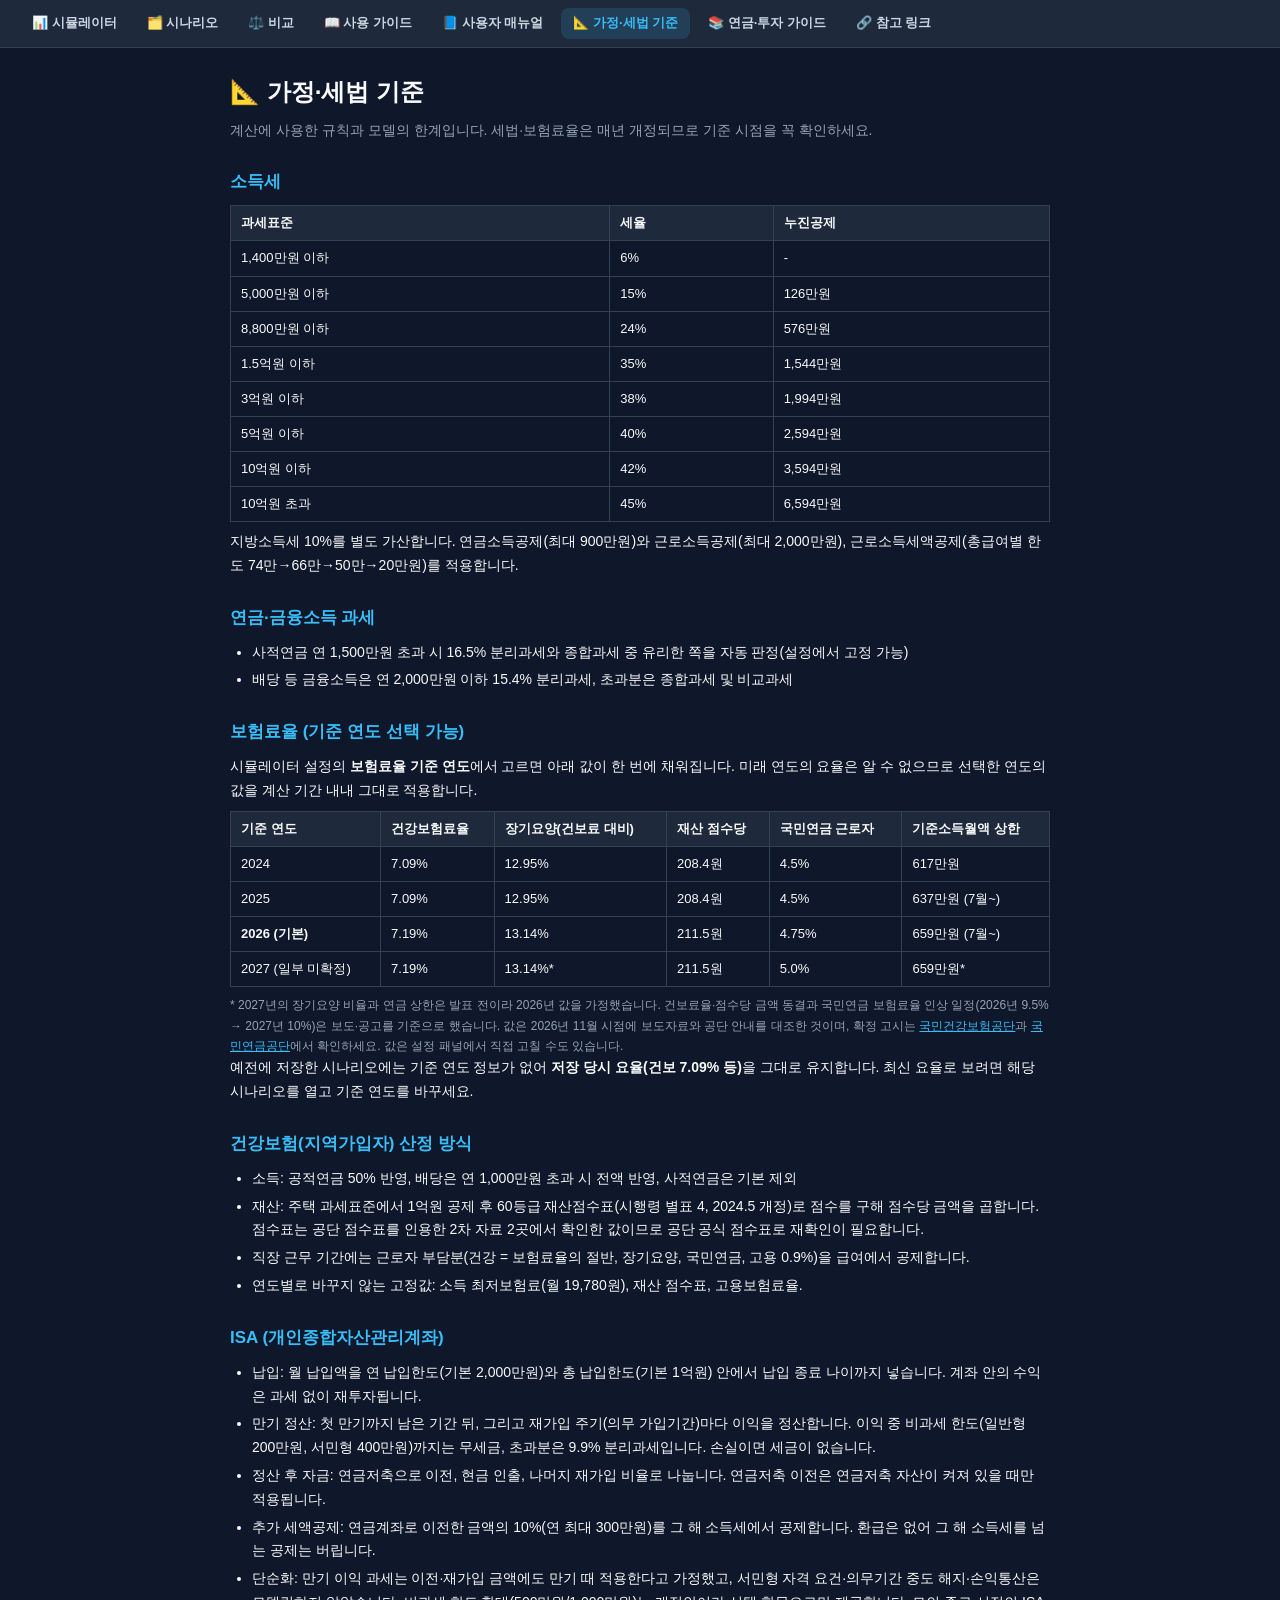
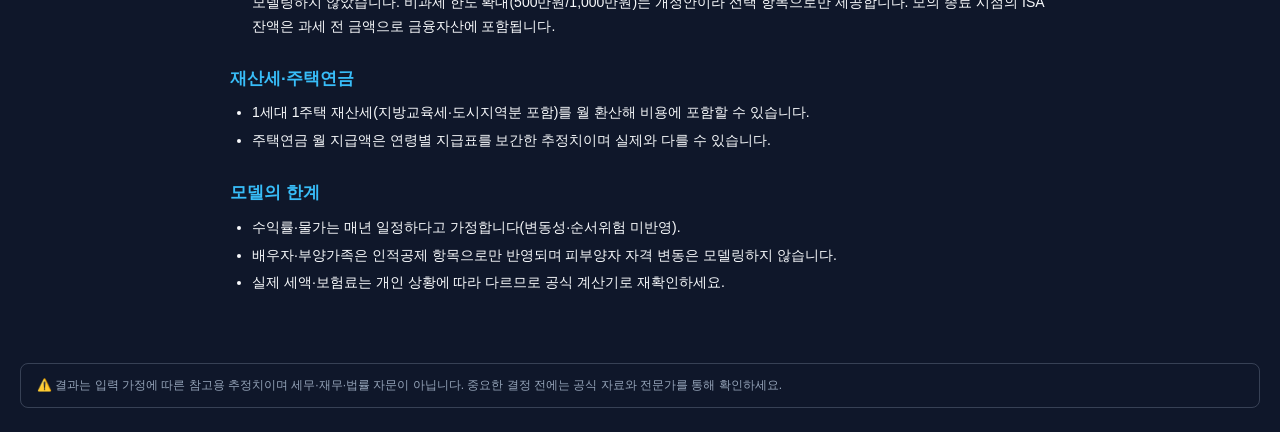
==== commit 57890bcd: "Model ISA account (maturity tax, pension transfer, extra tax credit); make deep-link views read-only" ====
--- a/docs/assumptions.html
+++ b/docs/assumptions.html
@@ -48,6 +48,14 @@
       <li>직장 근무 기간에는 근로자 부담분(건강 = 보험료율의 절반, 장기요양, 국민연금, 고용 0.9%)을 급여에서 공제합니다.</li>
       <li>연도별로 바꾸지 않는 고정값: 소득 최저보험료(월 19,780원), 재산 점수표, 고용보험료율.</li>
     </ul>
+    <h2>ISA (개인종합자산관리계좌)</h2>
+    <ul>
+      <li>납입: 월 납입액을 연 납입한도(기본 2,000만원)와 총 납입한도(기본 1억원) 안에서 납입 종료 나이까지 넣습니다. 계좌 안의 수익은 과세 없이 재투자됩니다.</li>
+      <li>만기 정산: 첫 만기까지 남은 기간 뒤, 그리고 재가입 주기(의무 가입기간)마다 이익을 정산합니다. 이익 중 비과세 한도(일반형 200만원, 서민형 400만원)까지는 무세금, 초과분은 9.9% 분리과세입니다. 손실이면 세금이 없습니다.</li>
+      <li>정산 후 자금: 연금저축으로 이전, 현금 인출, 나머지 재가입 비율로 나눕니다. 연금저축 이전은 연금저축 자산이 켜져 있을 때만 적용됩니다.</li>
+      <li>추가 세액공제: 연금계좌로 이전한 금액의 10%(연 최대 300만원)를 그 해 소득세에서 공제합니다. 환급은 없어 그 해 소득세를 넘는 공제는 버립니다.</li>
+      <li>단순화: 만기 이익 과세는 이전·재가입 금액에도 만기 때 적용한다고 가정했고, 서민형 자격 요건·의무기간 중도 해지·손익통산은 모델링하지 않았습니다. 비과세 한도 확대(500만원/1,000만원)는 개정안이라 선택 항목으로만 제공합니다. 모의 종료 시점의 ISA 잔액은 과세 전 금액으로 금융자산에 포함됩니다.</li>
+    </ul>
     <h2>재산세·주택연금</h2>
     <ul>
       <li>1세대 1주택 재산세(지방교육세·도시지역분 포함)를 월 환산해 비용에 포함할 수 있습니다.</li>
--- a/docs/styles.css
+++ b/docs/styles.css
@@ -24,6 +24,7 @@
   --c-priv: #6366f1;     /* 개인연금 - 인디고 */
   --c-stock: #f59e0b;    /* 주식투자액 - 앰버 골드 */
   --c-housing: #ec4899;  /* 주택연금 - 핑크 */
+  --c-isa: #84cc16;      /* ISA - 라임 */
   --c-net: #ffffff;      /* 세후 실수령액 선 - 화이트 */
   --c-cost: #ef4444;     /* 세금+건보료 - 레드 */
 }
@@ -962,3 +963,33 @@
   .stress-body .pos { color: #0a7a4a !important; } .stress-body .neg { color: #b4233a !important; }
   .disclaimer { color: #333; border-color: #999; margin: 8px 0; font-size: 10px; }
 }
+
+/* 몬테카를로 */
+.mc-controls { display: flex; flex-wrap: wrap; gap: 12px; align-items: end; margin: 10px 0; }
+.mc-controls label { display: flex; flex-direction: column; gap: 4px; font-size: 12px; color: var(--text-secondary); }
+.mc-head { display: flex; gap: 16px; align-items: center; margin: 8px 0 12px; }
+.mc-big { font-size: 40px; font-weight: 800; line-height: 1; min-width: 110px; }
+.mc-big.pos { color: var(--accent-emerald); } .mc-big.neg { color: var(--accent-rose); }
+.mc-charts { display: grid; grid-template-columns: 1fr 1fr; gap: 14px; margin: 12px 0; }
+.mc-charts svg { width: 100%; height: auto; display: block; }
+.mc-charts h3 { font-size: 13px; margin-bottom: 4px; }
+@media (max-width: 800px) { .mc-charts { grid-template-columns: 1fr; } .mc-head { flex-direction: column; align-items: flex-start; } }
+@media print { #mcPanel, #strategyPanel { background: #fff !important; color: #111 !important; } #mcPanel *, #strategyPanel * { color: #111 !important; background: transparent !important; } .mc-controls { display: none !important; } }
+
+/* 목표 역산 */
+.rv-grid { display: grid; grid-template-columns: 1fr 1fr; gap: 12px; margin: 10px 0; }
+.rv-card { background: var(--bg-card); border: 1px solid var(--border-color); border-radius: 12px; padding: 14px; }
+.rv-label { font-size: 12.5px; color: var(--text-secondary); margin-bottom: 6px; }
+.rv-big { font-size: 30px; font-weight: 800; line-height: 1.1; }
+.rv-big span { font-size: 14px; font-weight: 600; color: var(--text-muted); }
+.rv-big.pos, .rv-sub .pos { color: var(--accent-emerald); } .rv-big.neg, .rv-sub .neg { color: var(--accent-rose); }
+.rv-sub { font-size: 13px; color: var(--text-secondary); margin-top: 6px; line-height: 1.5; }
+@media (max-width: 800px) { .rv-grid { grid-template-columns: 1fr; } }
+@media print { #reversePanel { display: none; } }
+
+/* 가이드 사례 배너 */
+.case-banner { display: flex; gap: 12px; justify-content: space-between; align-items: flex-start; padding: 12px 16px; border-radius: 10px; border: 1px solid rgba(168,85,247,.5); background: rgba(168,85,247,.1); font-size: 13px; line-height: 1.6; }
+.case-banner[hidden] { display: none; }
+.case-banner p { margin-top: 3px; color: var(--text-secondary); }
+.case-banner a { color: var(--accent-blue); }
+@media print { .case-banner { display: none !important; } }
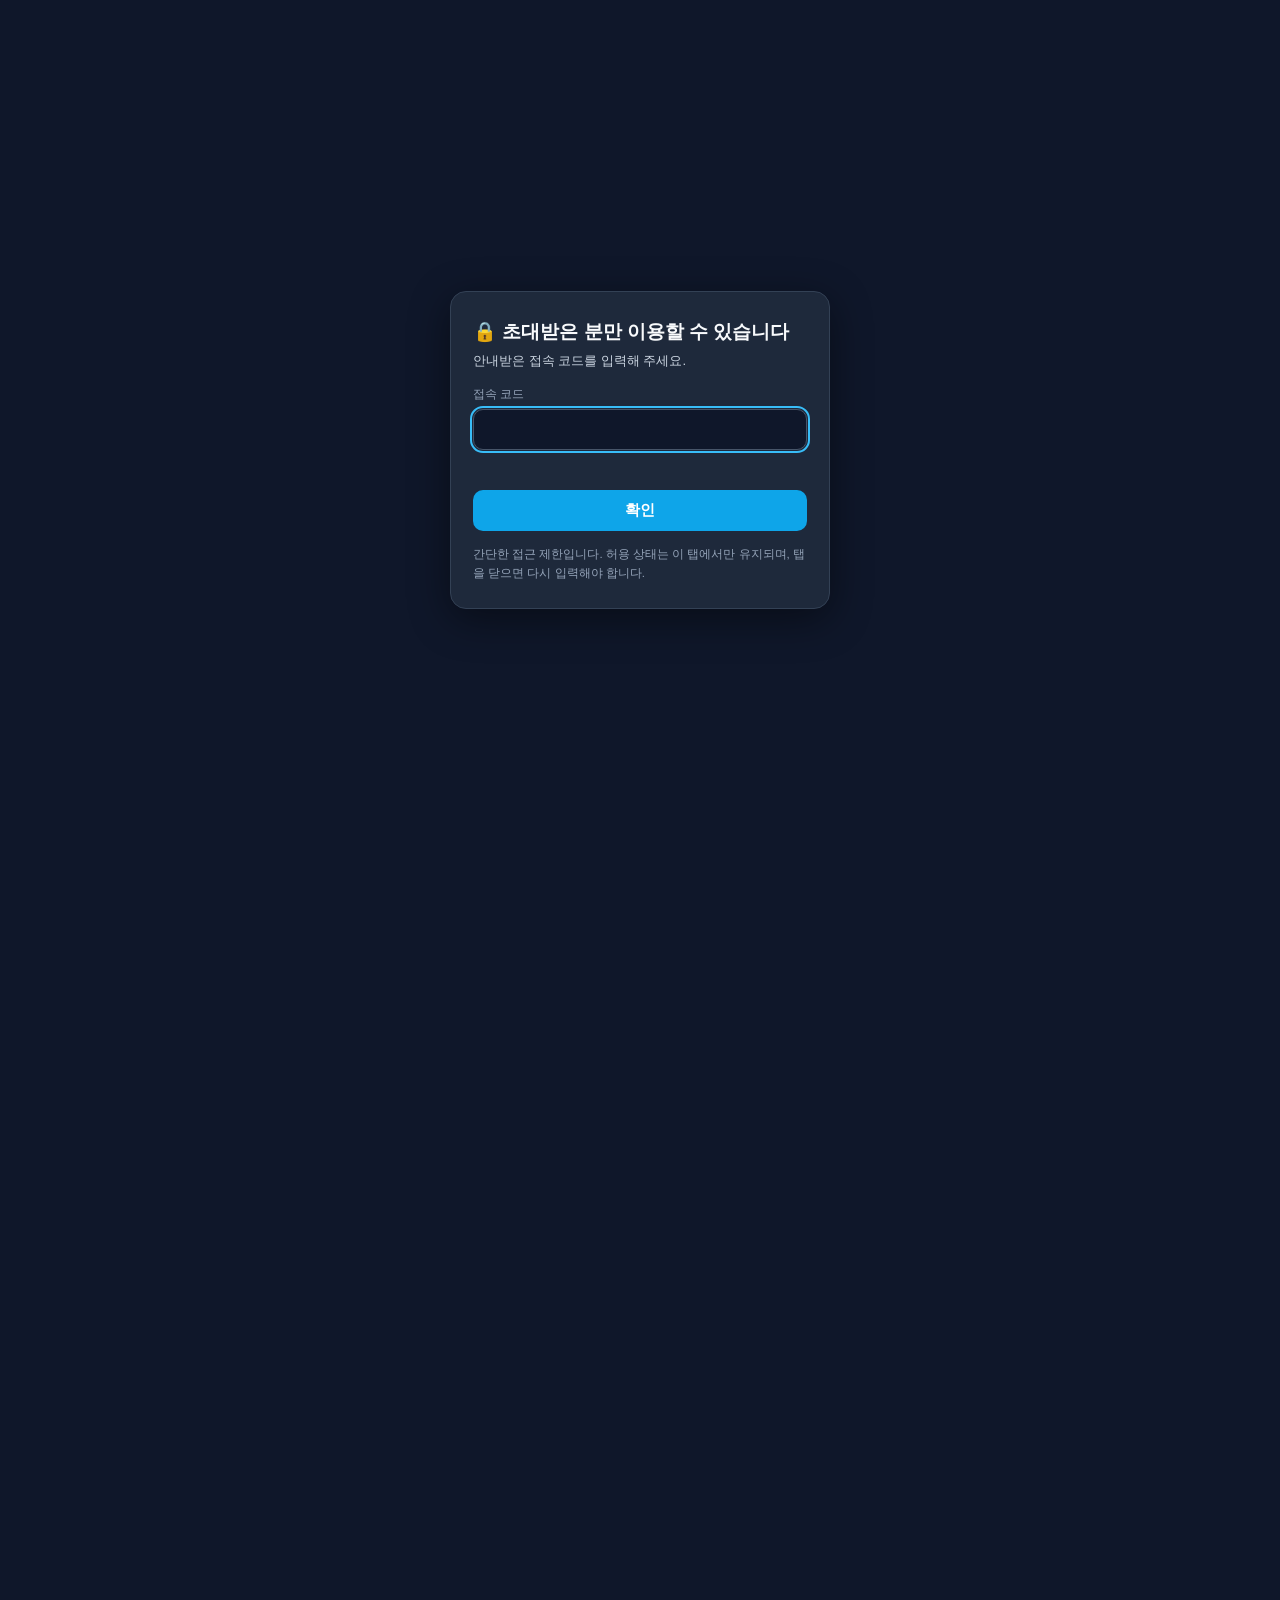
==== commit 37a2808c: "Add simple access-code gate (SHA-256 digests in config/access.json) with README instructions Co-Auth" ====
--- a/docs/assumptions.html
+++ b/docs/assumptions.html
@@ -3,6 +3,7 @@
 <head>
   <meta charset="UTF-8" />
   <meta name="viewport" content="width=device-width, initial-scale=1.0" />
+  <script src="assets/site.js"></script>
   <title>가정·세법 기준 | 노후 현금흐름(CIF) 시뮬레이터</title>
   <link rel="stylesheet" href="styles.css" />
 </head>
--- a/docs/styles.css
+++ b/docs/styles.css
@@ -993,3 +993,8 @@
 .case-banner p { margin-top: 3px; color: var(--text-secondary); }
 .case-banner a { color: var(--accent-blue); }
 @media print { .case-banner { display: none !important; } }
+
+/* 접속 코드 잠금 버튼 */
+.site-nav .nav-lock { margin-left: auto; background: transparent; border: 1px solid var(--border-color); color: var(--text-muted); border-radius: 8px; padding: 6px 10px; font-size: 12px; cursor: pointer; white-space: nowrap; }
+.site-nav .nav-lock:hover { color: var(--text-primary); background: var(--bg-card); }
+@media print { .nav-lock { display: none !important; } }
